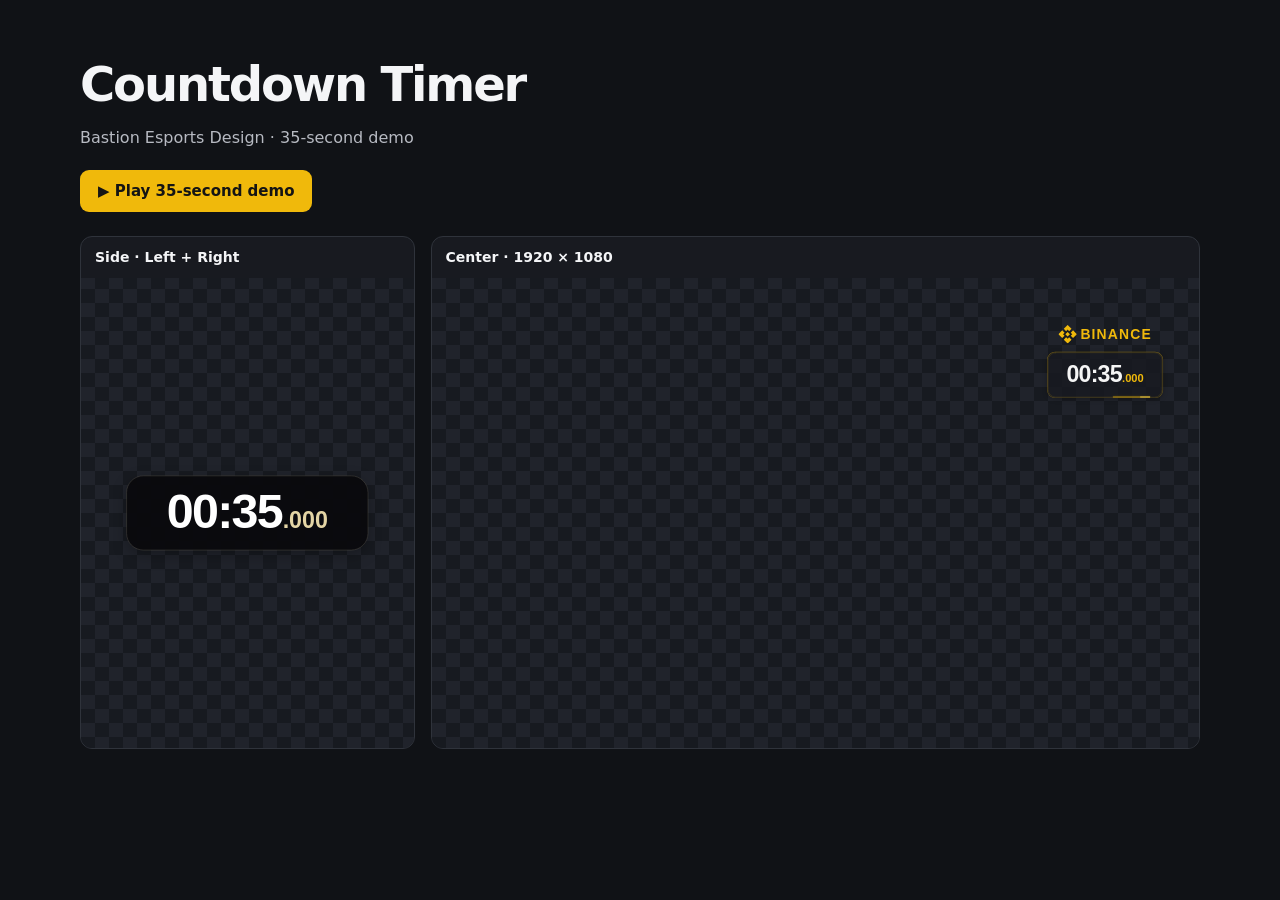
==== docs/index.html @ 02c908ab "Add standalone countdown demo for GitHub Pages" ====
<!doctype html>
<html lang="en"><head><meta charset="utf-8"><meta name="viewport" content="width=device-width, initial-scale=1">
<title>Bastion · Countdown Demo</title>
<style>
*{box-sizing:border-box}body{margin:0;background:#101216;color:#f4f5f7;font:16px/1.5 system-ui,sans-serif}
main{width:min(1120px,calc(100% - 32px));margin:48px auto}
h1{margin:0;font-size:clamp(28px,5vw,48px);letter-spacing:-.045em}
header p{margin:6px 0 20px;color:#b7bac2}button{border:0;border-radius:9px;background:#f0b90b;color:#141414;font:700 15px system-ui;padding:12px 18px;cursor:pointer}button:focus-visible{outline:2px solid #fff;outline-offset:4px}
.displays{display:grid;grid-template-columns:1fr 2.3fr;gap:16px;margin-top:24px}
section{min-width:0;background:#181a20;border:1px solid #2f333b;border-radius:12px;overflow:hidden}
h2{margin:0;padding:10px 14px;font-size:14px}
iframe{border:0;width:100%;height:100%;display:block;background:repeating-conic-gradient(#171a20 0 25%,#20232b 0 50%) 0/28px 28px}
.view{height:clamp(260px,42vw,470px)}@media(max-width:600px){main{margin-top:24px}.displays{grid-template-columns:1fr}.view{height:280px}}
</style></head>
<body><main><header><h1>Countdown Timer</h1><p>Bastion Esports Design · 35-second demo</p>
<button id="play" type="button">▶ Play 35-second demo</button></header>
<div class="displays"><section><h2>Side · Left + Right</h2><div class="view"><iframe id="side" title="Side output"></iframe></div></section>
<section><h2>Center · 1920 × 1080</h2><div class="view"><iframe id="center" title="Center output"></iframe></div></section></div></main>
<script>
const screens = new Set();
let started = null;
const duration = 35000;
const layouts = {left:{x:40,y:510,width:720,visible:true},center:{x:1540,y:70,width:290,visible:true}};
window.demoScreen = id => id === 'center' ? 'center' : 'left';
window.demoRemaining = () => started === null ? duration : Math.max(0,duration-(performance.now()-started));
window.demoState = () => ({status: started===null?'ready':window.demoRemaining()>0?'running':'finished',
  layouts,scene:'transparent',showLogo:true,warningSeconds:30,remainingMs:window.demoRemaining(),revision:0});
window.registerDemoScreen = update => {screens.add(update);queueMicrotask(update)};
const output = "\u003c!doctype html>\u003chtml lang=\"en\">\u003chead>\u003cmeta charset=\"utf-8\">\u003cmeta name=\"viewport\" content=\"width=device-width,initial-scale=1\">\u003ctitle>Binance Timer Output\u003c/title>\u003cstyle>*{box-sizing:border-box}html,body{width:100%;height:100%;margin:0;overflow:hidden;background:transparent}#screen{position:absolute;transform-origin:0 0;overflow:hidden}#scene{position:absolute;inset:0;width:100%;height:100%;object-fit:fill;display:none}#timer{position:absolute;container-type:inline-size;visibility:hidden}.brand{display:flex;align-items:center;justify-content:center;gap:3cqw;color:#f3ba2f;font:bold 12cqw Arial,sans-serif;letter-spacing:1cqw;margin:0 0 7cqw}.brand svg{fill:currentColor;width:16cqw;height:16cqw;flex:none}.clock-box{background:rgba(9,9,12,.93);border:1px solid #686157;border-radius:7cqw;padding:4cqw 3cqw 5cqw;text-align:center;box-shadow:0 2cqw 6cqw #0004}.clock-box span{display:block;color:#fff;font:clamp(20px,25cqw,120px)/1.08 Display,Arial,sans-serif;font-variant-numeric:tabular-nums;letter-spacing:-1cqw;white-space:nowrap}.clock-box.long span{font-size:19cqw}.warning .clock-box span{color:#f3ca69}.finished .clock-box span{color:#f3ba2f}.finished .clock-box{border-color:#b78e30}body.preview{background:repeating-conic-gradient(#171a20 0 25%,#1c2027 0 50%) 0/28px 28px}\n#digits .whole{display:inline;font:inherit;letter-spacing:inherit;color:inherit}.fraction{font-size:.48em;letter-spacing:0;margin-left:.03em;color:#e4d5a5}.milliseconds #digits{font-size:20cqw;letter-spacing:-.7cqw}.clock-box{position:relative;overflow:hidden}.final .clock-box{border-color:#ffbd62;background:linear-gradient(115deg,#2d0b0b,#100d0d 68%,#49220c);box-shadow:0 0 calc(4px + var(--beat)*22px) rgba(255,120,28,.55),inset 0 0 3cqw #ff6b161b;transform:scale(calc(1 + var(--beat)*.018))}.final .clock-box:before{content:'';position:absolute;left:var(--sweep);top:0;bottom:0;width:18%;background:linear-gradient(90deg,transparent,#ffcb591c,transparent);transform:skewX(-20deg);pointer-events:none}.final .clock-box:after{content:'';position:absolute;left:0;right:0;bottom:0;height:1cqw;background:linear-gradient(90deg,#ff5238,#ffd675,#ff5238)}.final .clock-box #digits{color:#fff3db}.final .fraction{color:#ffb259}.final.paused .clock-box{transform:none}.finished .fraction{color:#a98845}@media(prefers-reduced-motion:reduce){.final .clock-box{transform:none;box-shadow:0 0 12px #e78b3355}.final .clock-box:before{display:none}}\r\n\n/* Translucent center bar with a server-clock-driven perimeter highlight. */\nbody[data-screen=\"center\"] .clock-box{background:rgba(33,26,12,.46);border-color:rgba(243,186,47,.4);box-shadow:0 4px 22px #0003;isolation:isolate}\nbody[data-screen=\"center\"] .final .clock-box{background:linear-gradient(115deg,rgba(105,27,13,.48),rgba(33,26,12,.38));box-shadow:0 0 calc(4px + var(--beat)*22px) #ff781c55}\nbody[data-screen=\"center\"] .clock-box:after{display:none}\n.edge-light{position:absolute;inset:0;width:100%;height:100%;pointer-events:none;overflow:visible;z-index:2}\n.edge-light rect{fill:none;stroke-linecap:round;stroke-linejoin:round}\n.edge-base{stroke:#f3ba2f55;stroke-width:1}\n.edge-trail{stroke:#f3ba2f;stroke-width:2;stroke-dasharray:18 82;stroke-dashoffset:var(--edge-offset);filter:drop-shadow(0 0 3px #ffc343)}\n.edge-head{stroke:#fff4c5;stroke-width:2;stroke-dasharray:3 97;stroke-dashoffset:var(--edge-offset);filter:drop-shadow(0 0 2px #fff1a8)}\n@media(prefers-reduced-motion:reduce){.edge-trail,.edge-head{stroke-dashoffset:0}}\n\nbody[data-screen=\"center\"] #scene{object-fit:contain}\n\n/* Final side countdown: freestanding numerals. */\n#timer.solo .brand{display:none!important}\n#timer.solo .clock-box{background:transparent;border:0;border-radius:0;box-shadow:none;padding:0;overflow:visible;transform:none;isolation:isolate}\n#timer.solo .fraction{display:none}\n#timer.solo #digits{position:relative;z-index:2;display:block;font-size:90cqw;line-height:1.05;letter-spacing:-4cqw;text-align:center;transform:scaleY(1.2) scale(var(--number-pop));transform-origin:center;filter:drop-shadow(0 0 5px #b9d9ff) drop-shadow(0 0 18px #234bff) drop-shadow(0 0 42px #122aff)}\n#timer.solo.two-digits #digits{font-size:67cqw;letter-spacing:-5cqw;line-height:1.41}\n#timer.solo #digits .whole{color:transparent;-webkit-text-stroke:1.5px #c1d7ff;background:linear-gradient(125deg,#102184 0%,#4679ff 22%,#afc4ff 36%,#fff 42%,#537bff 48%,#1830a5 65%,#abcfff 78%,#254bdb 100%);background-size:300% 300%;background-position:var(--light-pos) calc(100% - var(--light-pos));background-clip:text;-webkit-background-clip:text;text-shadow:none}\n#timer.solo .clock-box:before{content:'';display:block;position:absolute;z-index:0;inset:-8% -2%;width:auto;height:auto;border-radius:50%;background:conic-gradient(from var(--orbit),transparent 0deg,#1537ff00 205deg,#244bff44 250deg,#83b5ffbb 280deg,transparent 308deg);mask:radial-gradient(ellipse,transparent 56%,#000 61%,#000 63%,transparent 69%);-webkit-mask:radial-gradient(ellipse,transparent 56%,#000 61%,#000 63%,transparent 69%);filter:blur(3px);transform:rotate(-16deg);pointer-events:none}\n#timer.solo .clock-box:after{content:'';display:block;position:absolute;z-index:-1;inset:-18%;width:auto;height:auto;background:radial-gradient(ellipse,#254dff30,transparent 66%);pointer-events:none}\n#timer.solo.finished #digits{filter:drop-shadow(0 0 12px #325bff)}\n@media(prefers-reduced-motion:reduce){#timer.solo #digits{transform:scaleY(1.2)}#timer.solo #digits .whole{background-position:50% 50%}#timer.solo .clock-box:before{display:none}}\n\n/* Polished gold: a fixed metal face and independent looping specular pass. */\n#timer.solo #digits{filter:drop-shadow(2px 4px 0 #73400d) drop-shadow(0 0 3px #ffc96399) drop-shadow(0 0 15px #ed9d253b)}\n#timer.solo #digits .whole{display:inline-block;position:relative;color:transparent;-webkit-text-stroke:1.3px #fff0b2;background:linear-gradient(155deg,#fff6cd 0%,#f7d978 16%,#b7791b 31%,#ffe9a6 45%,#fff8dd 48%,#d79b2a 54%,#81500f 69%,#eebd4c 83%,#fff2b2 100%);background-size:100% 100%;background-position:0 0;background-clip:text;-webkit-background-clip:text;paint-order:stroke fill}\n#timer.solo #digits .whole:after{content:attr(data-value);position:absolute;inset:0;color:transparent;-webkit-text-stroke:0;background:linear-gradient(115deg,transparent 34%,#fff2c222 42%,#fff7d5bb 47%,#fffef7 49%,#fff9dd 51%,#ffe4a055 55%,transparent 63%);background-size:340% 100%;background-position:var(--light-pos) 50%;background-clip:text;-webkit-background-clip:text;filter:drop-shadow(0 0 3px #ffe3a399);pointer-events:none}\n#timer.solo .clock-box:before{inset:4% 7%;background:conic-gradient(from var(--orbit),transparent 0deg,transparent 235deg,#d38c1a18 263deg,#ffe9aa77 284deg,transparent 300deg);mask:radial-gradient(ellipse,transparent 63%,#000 65%,transparent 67%);-webkit-mask:radial-gradient(ellipse,transparent 63%,#000 65%,transparent 67%);filter:blur(1px);opacity:.55}\n#timer.solo .clock-box:after{inset:-5%;background:radial-gradient(ellipse,#efac2314 0%,transparent 63%)}\n#timer.solo.finished #digits{filter:drop-shadow(2px 4px 0 #73400d) drop-shadow(0 0 9px #ed9d253b)}\n@media(prefers-reduced-motion:reduce){#timer.solo #digits .whole:after{background-position:50% 50%}}\n\nbody[data-screen=\"left\"] .brand{display:none!important}\r\n/* Side gold bevel and continuous reflection */\n#timer.solo #digits,\n#timer.solo.finished #digits {\n  filter: drop-shadow(2px 2px 0 #c68b2f)\n    drop-shadow(2px 2px 0 #9a5d17)\n    drop-shadow(3px 3px 0 #70400d)\n    drop-shadow(4px 4px 0 #4a2508)\n    drop-shadow(3px 3px 0 #321803)\n    drop-shadow(0 0 11px #ffb54255);\n}\n#timer.solo #digits .whole {\n  -webkit-text-stroke: 2px #ffe5a2;\n  background-image: linear-gradient(160deg,#fff7d1 4%,#ffdc80 19%,\n    #bf781c 38%,#f4bc51 48%,#fff3bd 54%,#d79a32 59%,#8f5210 79%,#edb952 95%);\n}\n#timer.solo #digits .whole:after {\n  background-image: linear-gradient(118deg,transparent 27%,#fff0b929 38%,\n    #ffefaf77 44%,#fffdf2f2 49%,#fff7d3c9 52%,#ffcf7255 59%,transparent 72%);\n  background-size: 185% 100%;\n}\n#timer.solo .clock-box:before { opacity: .36; }\n\n/* Center the shared Side overlay regardless of the active timer style. */\nbody[data-screen=\"left\"] #timer {\n  left: 50% !important;\n  top: 50% !important;\n  translate: -50% -50%;\n}\n/* Side illuminated bevel */\n#timer.solo #digits {\n  transform: scaleX(.82) scaleY(1.25) scale(var(--number-pop));\n}\n#timer.solo.two-digits #digits {\n  transform: scaleX(.92) scaleY(1.25) scale(var(--number-pop));\n}\n#timer.solo #digits .whole {\n  -webkit-text-stroke: 2.5px #ffe7a0;\n  background-image: linear-gradient(157deg,#fff2b9 6%,#da9c32 27%,\n    #a46316 42%,#e8b348 49%,#fff2ae 55%,#c48422 63%,#8e5011 81%,#ffd878 98%);\n}\n#timer.solo #digits .whole::before {\n  content: attr(data-value);\n  position: absolute;\n  inset: 0;\n  color: transparent;\n  -webkit-text-stroke: 2px #fff2c9;\n  transform: translate(-1.5px,-2px);\n  filter: drop-shadow(0 0 3px #ffcb62);\n  opacity: .78;\n  pointer-events: none;\n}\n@media (prefers-reduced-motion: reduce) {\n  #timer.solo #digits { transform: scaleX(.82) scaleY(1.25); }\n  #timer.solo.two-digits #digits { transform: scaleX(.92) scaleY(1.25); }\n}\n/* Side reference finish */\n\n#timer.solo #digits {\n  font-family: CountdownCondensed, Display, sans-serif;\n  font-size: 97cqw;\n  line-height: 1;\n  letter-spacing: 0;\n  filter: drop-shadow(2px 1px 0 #d8972b) drop-shadow(2px 1px 0 #a56219)\n    drop-shadow(3px 2px 0 #79420d) drop-shadow(4px 2px 0 #432205)\n    drop-shadow(0 0 13px #ffa83255);\n}\n#timer.solo.two-digits #digits {\n  font-size: 77cqw;\n  line-height: 1.26;\n  letter-spacing: -.5cqw;\n}\n#timer.solo #digits .whole {\n  -webkit-text-stroke: 2.5px #ffe8a1;\n  background-image: linear-gradient(152deg,#ffd96c 7%,#b67420 34%,\n    #edb647 49%,#ffe3a0 59%,#ad6418 76%,#ffda7b 100%);\n}\n#timer.solo #digits .whole::before {\n  transform: translate(-1.25px,-1.5px);\n  -webkit-text-stroke: 1.5px #fff6d9;\n  opacity: .86;\n}\n#timer.solo #digits .whole::after {\n  background-image: linear-gradient(111deg,transparent 20%,#ffc25225 29%,\n    #ffdf8080 37%,#fff7d6e8 46%,#fffdf5 50%,#fff0bbdb 55%,\n    #ffd36a66 63%,transparent 75%);\n  background-size: 235% 100%;\n}\n#timer.solo .clock-box::before { opacity: .23; }\n\n/* Front-facing stroke with an even halo. */\n#timer.solo #digits,\n#timer.solo.finished #digits {\n  filter: drop-shadow(0 0 4px #ffcb6270) drop-shadow(0 0 12px #ffa83240);\n}\n#timer.solo #digits .whole::before {\n  transform: none;\n  filter: none;\n}\r\n\n#timer.solo #digits { font-family: \"Gotham Black\", Display, sans-serif; font-size: 90cqw; line-height: 1.05; letter-spacing: -4cqw; }\n#timer.solo.two-digits #digits { font-size: 67cqw; line-height: 1.41; letter-spacing: -5cqw; }\r\n/* Side finale lighting */\n#timer.solo.final #digits {\n  filter: drop-shadow(0 0 3px #fff2c2) drop-shadow(0 0 15px #ffb529a0)\n    drop-shadow(0 0 30px #ff801951);\n}\n#timer.solo.final #digits .whole::after {\n  background-image: linear-gradient(110deg, transparent 13%, #ffbd4938 25%,\n    #ffdd8977 34%, #fff1bfd9 42%, #fffdf6 49%, #fff3beec 54%,\n    #ffbc4e99 64%, #fff2a863 71%, transparent 88%);\n  background-size: 230% 100%;\n}\n#timer.solo.final .clock-box::before {\n  inset: -5% 1%;\n  opacity: .95;\n  background: conic-gradient(from var(--orbit), transparent 0deg,\n    #d7841729 25deg, #ffe6a9bb 57deg, transparent 78deg,\n    transparent 166deg, #ffb32f55 210deg, #fff0b9 239deg, transparent 256deg);\n  mask: radial-gradient(ellipse, transparent 58%, #0009 60%, #000 63%,\n    transparent 65%, #0008 68%, transparent 70%);\n  filter: blur(1.5px);\n}\n#timer.solo.final .clock-box::after {\n  inset: -22% -4%;\n  background:\n    radial-gradient(ellipse at var(--light-pos) 70%, #fff3b16b, #ff9a242c 25%, transparent 62%),\n    radial-gradient(ellipse at center, #ffd47930, #db780d22 46%, transparent 71%),\n    conic-gradient(from var(--orbit), transparent 15deg, #ffbe5340 36deg,\n      transparent 53deg, transparent 194deg, #ffdc6855 218deg, transparent 246deg);\n  mask: radial-gradient(ellipse, #000 21%, transparent 69%);\n}\n@media (prefers-reduced-motion: reduce) {\n  #timer.solo.final .clock-box::before { display: none; }\n  #timer.solo.final .clock-box::after {\n    background: radial-gradient(ellipse at center,#ffd47944,transparent 70%);\n  }\n}\n\n\n#timer.solo #digits {\n  font-family: CountdownGotham, Montserrat, Display, sans-serif;\n  font-weight: 900;\n}\r\n\n/* Timer finish cue */\n.finish-message { display: none; }\n#timer.finish-out { animation: timer-finish-out 3.6s ease-in-out forwards; }\n#timer.finish-out .finish-message {\n  display: block;\n  position: absolute;\n  inset: calc(100% + 5cqw) 0 auto;\n  color: #fff2bf;\n  font: 900 12cqw/1 CountdownGotham, Display, sans-serif;\n  letter-spacing: .08em;\n  text-align: center;\n  white-space: nowrap;\n  text-shadow: 0 0 14px #e69725, 0 2px 5px #311900;\n  animation: timer-finish-blink 700ms ease-in-out 4;\n}\n@keyframes timer-finish-blink {\n  0%, 100% { opacity: 1; }\n  50% { opacity: .25; }\n}\n@keyframes timer-finish-out {\n  0%, 78% { opacity: 1; }\n  100% { opacity: 0; }\n}\n@media (prefers-reduced-motion: reduce) {\n  #timer.finish-out .finish-message { animation: none; }\n}\n\n#timer.finish-out #digits { visibility: hidden; }\n#timer.finish-out .finish-message {\n  display: grid;\n  place-items: center;\n  inset: 0;\n  z-index: 3;\n}\n#timer.solo.finish-out .finish-message { font-size: 15cqw; }\r\n\n#timer.solo.two-digits #digits {\n  font-size: 63cqw;\n  line-height: 1.5;\n  letter-spacing: .6cqw;\n  font-variant-numeric: tabular-nums;\n}\n#timer.solo.two-digits #digits .whole {\n  letter-spacing: inherit;\n}\r\n/* Clock reveal at expiration */\n#timer.finish-out .finish-message { animation: none; }\n.finish-lockup { display: flex; align-items: center; gap: .48em; }\n#timer.solo .finish-lockup { flex-direction: column; gap: .55em; }\n.finish-clock {\n  display: block;\n  position: relative;\n  width: .95em;\n  height: .95em;\n  flex-shrink: 0;\n  border: .075em solid #ffe191;\n  border-radius: 50%;\n  box-shadow: 0 0 .28em #ffa831a0, inset 0 0 .2em #ffbc4a66;\n  animation: finish-clock-in 520ms cubic-bezier(.16,1,.3,1) both;\n}\n#timer.solo .finish-clock { font-size: 1.45em; }\n.finish-clock::before, .finish-clock::after {\n  content: \"\";\n  position: absolute;\n  left: 46%;\n  bottom: 48%;\n  width: .07em;\n  border-radius: .1em;\n  transform-origin: center bottom;\n  background: #fff2c3;\n}\n.finish-clock::before { height: 33%; animation: finish-hand 520ms ease-out both; }\n.finish-clock::after { height: 24%; transform: rotate(125deg); }\n.finish-label {\n  visibility: hidden;\n  animation: finish-label-in 380ms 480ms ease-out forwards,\n    timer-finish-blink 620ms 1s ease-in-out 3;\n}\n@keyframes finish-clock-in {\n  from { opacity: 0; transform: scale(.45) rotate(-35deg); }\n  to { opacity: 1; transform: scale(1) rotate(0); }\n}\n@keyframes finish-hand { from { transform: rotate(-270deg); } to { transform: rotate(0); } }\n@keyframes finish-label-in {\n  from { visibility: visible; opacity: 0; transform: translateY(.24em); }\n  to { visibility: visible; opacity: 1; transform: translateY(0); }\n}\n@media (prefers-reduced-motion: reduce) {\n  .finish-clock, .finish-clock::before, .finish-label { animation: none; }\n  .finish-label { visibility: visible; }\n}\n\n/* Preserve the native Gotham Black proportions on Side. */\n#timer.solo #digits,\n#timer.solo.two-digits #digits {\n  transform: scale(var(--number-pop, 1));\n}\n@media (prefers-reduced-motion: reduce) {\n  #timer.solo #digits,\n  #timer.solo.two-digits #digits { transform: none; }\n}\r\n\n/* Extra paint area for glyph overhangs and the moving gold reflection. */\n#timer.solo #digits .whole {\n  padding-inline: .06em;\n  margin-inline: -.06em;\n  padding-block: .035em;\n  margin-block: -.035em;\n}\n#timer.solo #digits .whole::before,\n#timer.solo #digits .whole::after {\n  padding: inherit;\n}\n#timer.solo #digits .whole::after {\n  background-origin: border-box;\n}\r\n\n/* Fit the expiry cue within the Center bar. */\nbody[data-screen=\"center\"] #timer.finish-out .finish-lockup {\n  max-width: 100%;\n  gap: .45em;\n  font-size: 10cqw;\n}\n#timer.finish-out .clock-box .finish-label {\n  font: inherit;\n  letter-spacing: inherit;\n  color: inherit;\n}\r\n\n/* Center lower third: fixed geometry and Binance yellow perimeter light. */\nbody[data-screen=\"center\"] #timer {\n  transform: none !important;\n  filter: none !important;\n}\nbody[data-screen=\"center\"] #timer .clock-box {\n  height: 40cqw;\n  display: grid;\n  align-items: center;\n  padding-block: 0;\n  transform: none;\n  background: rgba(24, 26, 32, .78);\n  border-color: rgba(240, 185, 11, .45);\n  box-shadow: 0 3px 14px #0004;\n}\nbody[data-screen=\"center\"] #timer .clock-box::before { display: none; }\nbody[data-screen=\"center\"] #timer #digits { color: #f5f5f5; }\nbody[data-screen=\"center\"] #timer .fraction { color: #f0b90b; }\nbody[data-screen=\"center\"] #timer .brand { color: #f0b90b; }\nbody[data-screen=\"center\"] .edge-base { stroke: #f0b90b45; }\nbody[data-screen=\"center\"] .edge-trail {\n  stroke: #f0b90b;\n  stroke-dasharray: 12 88;\n  filter: drop-shadow(0 0 2px #f0b90b66);\n}\nbody[data-screen=\"center\"] .edge-head {\n  stroke: #ffe163;\n  filter: none;\n}\nbody[data-screen=\"center\"] #timer.final .edge-trail {\n  stroke-dasharray: 18 82;\n  filter: drop-shadow(0 0 4px #f0b90b99);\n}\nbody[data-screen=\"center\"] #timer .finish-clock {\n  animation: center-clock-opacity 420ms ease-out both;\n  border-color: #f0b90b;\n  box-shadow: 0 0 .25em #f0b90b66;\n}\nbody[data-screen=\"center\"] #timer .finish-clock::before { animation: none; }\nbody[data-screen=\"center\"] #timer .finish-label {\n  animation-name: center-label-opacity, timer-finish-blink;\n  color: #f0b90b;\n}\n@keyframes center-clock-opacity { from { opacity: 0; } to { opacity: 1; } }\n@keyframes center-label-opacity {\n  from { visibility: visible; opacity: 0; }\n  to { visibility: visible; opacity: 1; }\n}\n@media (prefers-reduced-motion: reduce) {\n  body[data-screen=\"center\"] #timer .finish-clock,\n  body[data-screen=\"center\"] #timer .finish-label { animation: none; }\n}\r\n/* Paused output cue */\n.pause-message { display: none; }\nbody[data-status=\"paused\"] #timer:not(.finish-out) #digits { visibility: hidden; }\nbody[data-status=\"paused\"] #timer:not(.finish-out) .pause-message {\n  position: absolute;\n  inset: 0;\n  z-index: 3;\n  display: grid;\n  place-items: center;\n  color: #f0b90b;\n  font: 900 10cqw/1 CountdownGotham, Display, sans-serif;\n  letter-spacing: .08em;\n}\n.pause-lockup { display: flex; align-items: center; gap: .5em; }\nbody[data-screen=\"left\"] #timer.solo .pause-message { font-size: 15cqw; }\nbody[data-screen=\"left\"] #timer.solo .pause-lockup { flex-direction: column; gap: .5em; }\n.pause-icon {\n  display: grid;\n  grid-template-columns: repeat(2,.27em);\n  gap: .17em;\n  filter: drop-shadow(0 0 .18em #f0b90b66);\n}\n.pause-icon::before, .pause-icon::after {\n  content: \"\";\n  height: .82em;\n  border-radius: .05em;\n  background: currentColor;\n}\n#timer .clock-box .pause-label { font: inherit; letter-spacing: inherit; color: inherit; }\nbody[data-screen=\"left\"][data-status=\"paused\"] #timer.solo .clock-box::before,\nbody[data-screen=\"left\"][data-status=\"paused\"] #timer.solo .clock-box::after { display: none; }\n\n#timer.solo #digits,.clock-box #digits{font-family:Arial Black,Arial,sans-serif;font-weight:900}\u003c/style>\u003c/head>\u003cbody>\u003cmain id=\"screen\">\u003cimg id=\"scene\" alt=\"\">\u003cdiv id=\"timer\">\u003cdiv class=\"brand\">\u003csvg viewBox=\"0 0 48 48\" aria-hidden=\"true\">\u003cpath d=\"m24 0 10 10-6 6-4-4-4 4-6-6ZM10 14l6 6-4 4 4 4-6 6L0 24Zm28 0 10 10-10 10-6-6 4-4-4-4ZM24 18l6 6-6 6-6-6Zm-4 14 4 4 4-4 6 6-10 10-10-10Z\"/>\u003c/svg>\u003cspan>BINANCE\u003c/span>\u003c/div>\u003cdiv class=\"clock-box\">\u003cspan id=\"digits\">00:00\u003c/span>\u003cdiv class=\"pause-message\">\u003cdiv class=\"pause-lockup\">\u003ci class=\"pause-icon\" aria-hidden=\"true\">\u003c/i>\u003cspan class=\"pause-label\">PAUSED\u003c/span>\u003c/div>\u003c/div>\u003cdiv class=\"finish-message\">\u003cdiv class=\"finish-lockup\">\u003ci class=\"finish-clock\" aria-hidden=\"true\">\u003c/i>\u003cspan class=\"finish-label\">TIME’S UP\u003c/span>\u003c/div>\u003c/div>\u003c/div>\u003c/div>\u003c/main>\u003cscript>function formatTime(ms,precise=false){const n=Math.max(0,Math.floor(ms)),s=precise?Math.floor(n/1000):Math.max(0,Math.ceil(ms/1000)),h=Math.floor(s/3600),m=Math.floor(s%3600/60),ss=s%60;return(h?String(h).padStart(2,'0')+':':'')+String(m).padStart(2,'0')+':'+String(ss).padStart(2,'0')+(precise?'.'+String(n%1000).padStart(3,'0'):'')}\n\nclass SharedClock extends EventTarget {\n  constructor() {\n    super();\n    const update = () => {\n      this.state = parent.demoState();\n      this.dispatchEvent(new Event('state'));\n    };\n    parent.registerDemoScreen(update);\n  }\n  now() { return parent.performance.now(); }\n  remaining() { return parent.demoRemaining(); }\n}const side=parent.demoScreen(frameElement.id),dim={left:[800,1400],center:[1920,1080],right:[800,1400]}[side],preview=new URLSearchParams(location.search).has('preview');if(preview)document.body.classList.add('preview');document.title='Timer · '+side.toUpperCase()+' · '+dim.join(' × ');const screen=document.querySelector('#screen'),timer=document.querySelector('#timer'),digits=document.querySelector('#digits'),scene=document.querySelector('#scene');screen.style.width=dim[0]+'px';screen.style.height=dim[1]+'px';function resize(){const s=Math.min(innerWidth/dim[0],innerHeight/dim[1]);screen.style.transform=`scale(${s})`;screen.style.left=(innerWidth-dim[0]*s)/2+'px';screen.style.top=(innerHeight-dim[1]*s)/2+'px'}resize();addEventListener('resize',resize);\ndocument.body.dataset.screen=side;\nlet wasVisible=false,entrance;\nfunction animateIn(){entrance?.cancel();entrance=timer.animate([{opacity:0,transform:'translateY(26px) scale(.94)',filter:'blur(7px)'},{opacity:1,transform:'translateY(-3px) scale(1.015)',filter:'blur(0px)',offset:.74},{opacity:1,transform:'scale(1)',filter:'blur(0px)'}],{duration:matchMedia('(prefers-reduced-motion: reduce)').matches?100:780,easing:'cubic-bezier(.16,1,.3,1)'});}\nconst clock=new SharedClock(side,preview);let sceneID='';clock.addEventListener('state',()=>{const s=clock.state,p=s.layouts[side];timer.style.left=p.x+'px';timer.style.top=p.y+'px';timer.style.width=p.width+'px';timer.style.visibility=p.visible?'visible':'hidden';if(p.visible&&!wasVisible)animateIn();wasVisible=p.visible;document.querySelector('.brand').style.display=s.showLogo?'flex':'none';if(s.scene!==sceneID){sceneID=s.scene;if(s.scene==='transparent'){scene.style.display='none';scene.removeAttribute('src')}else{scene.src='/scene/'+encodeURIComponent(s.scene)+'/'+side;scene.style.display='block'}}});\ndigits.innerHTML='\u003cspan class=\"whole\">\u003c/span>\u003csmall class=\"fraction\">\u003c/small>';const whole=digits.querySelector('.whole'),fraction=digits.querySelector('.fraction'),box=document.querySelector('.clock-box');\nif(side==='center'){const stroke=document.createElementNS('http://www.w3.org/2000/svg','svg');stroke.setAttribute('class','edge-light');stroke.setAttribute('aria-hidden','true');stroke.innerHTML='\u003crect class=\"edge-base\"/>\u003crect class=\"edge-trail\" pathLength=\"100\"/>\u003crect class=\"edge-head\" pathLength=\"100\"/>';box.append(stroke);const fit=()=>{const w=box.clientWidth,h=box.clientHeight,r=parseFloat(getComputedStyle(box).borderRadius);stroke.setAttribute('viewBox','0 0 '+w+' '+h);stroke.querySelectorAll('rect').forEach(el=>{for(const [k,v]of Object.entries({x:1.5,y:1.5,width:w-3,height:h-3,rx:Math.max(0,r-1.5)}))el.setAttribute(k,v)})};new ResizeObserver(fit).observe(box);fit();}\nlet landing;\nfunction landFinalDigit() {\n  if (matchMedia('(prefers-reduced-motion: reduce)').matches) return;\n  landing?.cancel();\n  landing = digits.animate([\n    { transform: 'scale(1.42)', opacity: .45, easing: 'cubic-bezier(.5,.05,.85,.45)' },\n    { transform: 'scale(.96)', opacity: 1, offset: .48, easing: 'ease-out' },\n    { transform: 'scale(1.02)', opacity: 1, offset: .73 },\n    { transform: 'scale(1)', opacity: 1 }\n  ], { duration: 430 });\n}\nlet previous='';function draw(){if(clock.state){const ms=clock.remaining(),precise=ms\u003c=300000,solo=side==='left'&&ms\u003c=30000,str=solo?String(Math.floor(ms/1000)):formatTime(ms,precise),urgent=ms>0&&ms\u003c=30000;timer.classList.toggle('solo',solo);timer.classList.toggle('two-digits',solo&&ms>=10000);const motionTime=clock.state.status==='running'?clock.now():clock.state.remainingMs;timer.style.setProperty('--light-pos',(50-50*Math.cos((motionTime%3200)*Math.PI/1600))+'%');timer.style.setProperty('--orbit',(motionTime%3600)/10+'deg');timer.style.setProperty('--number-pop',String(1+.035*Math.pow((ms%1000)/1000,6)));if(str!==previous){landing?.cancel();if(solo&&ms>=1000&&ms\u003c11000&&clock.state.status==='running')landFinalDigit();const parts=str.split('.');whole.textContent=parts[0];whole.dataset.value=parts[0];fraction.textContent=parts[1]?'.'+parts[1]:'';previous=str;box.classList.toggle('long',parts[0].length>5);box.classList.toggle('milliseconds',precise)}timer.classList.toggle('warning',ms>0&&ms\u003c=clock.state.warningSeconds*1000);timer.classList.toggle('finished',ms===0);timer.classList.toggle('finish-out',ms===0&&(clock.state.status==='running'||clock.state.status==='finished'));timer.classList.toggle('final',urgent);timer.classList.toggle('paused',clock.state.status!=='running');timer.style.setProperty('--edge-offset',String(-(clock.now()%3200)/32));const phase=(clock.now()%1800)/1800,beat=(1-Math.cos(phase*Math.PI*2))/2;timer.style.setProperty('--beat',urgent?beat.toFixed(3):'0');timer.style.setProperty('--sweep',((clock.now()%2400)/24).toFixed(2)+'%');document.body.dataset.phase=ms===0?'finished':urgent?'final30':precise?'precision':'normal';document.body.dataset.status=clock.state.status;document.body.dataset.revision=clock.state.revision}requestAnimationFrame(draw)}draw();window.timerClock=clock;\n\u003c/script>\u003c/body>\u003c/html>\n\r\n";
document.querySelectorAll('iframe').forEach(frame=>{frame.srcdoc=output});
let finish;
document.querySelector('#play').onclick = event => {
  clearTimeout(finish);
  started=performance.now();
  event.currentTarget.textContent='↻ Replay 35-second demo';
  screens.forEach(update=>update());
  finish=setTimeout(()=>screens.forEach(update=>update()),duration+30);
};
</script></body></html>
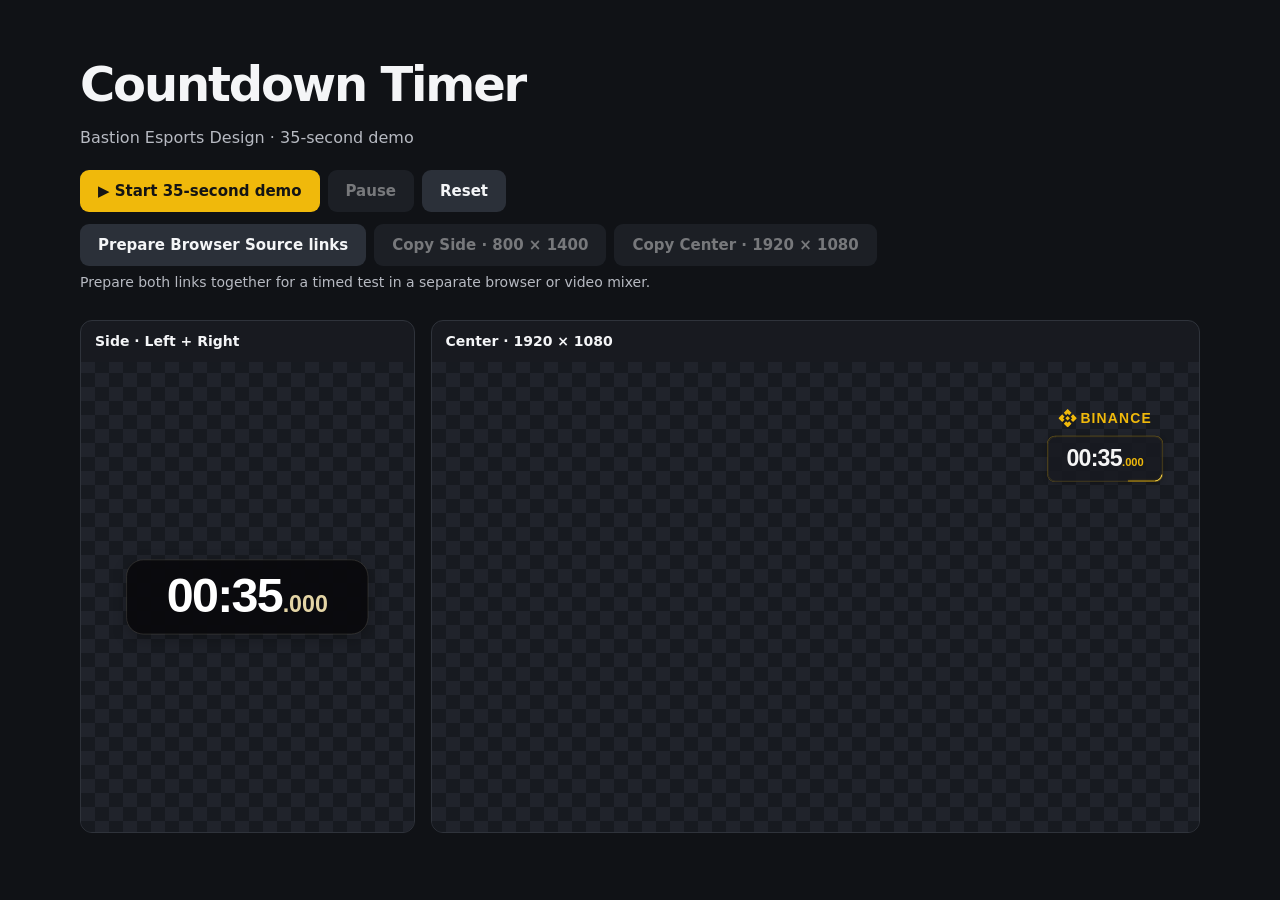
==== commit 0660ae11: "Add browser source outputs to the countdown demo" ====
--- a/docs/index.html
+++ b/docs/index.html
@@ -10,30 +10,76 @@
 section{min-width:0;background:#181a20;border:1px solid #2f333b;border-radius:12px;overflow:hidden}
 h2{margin:0;padding:10px 14px;font-size:14px}
 iframe{border:0;width:100%;height:100%;display:block;background:repeating-conic-gradient(#171a20 0 25%,#20232b 0 50%) 0/28px 28px}
+.controls,.output-links{display:flex;flex-wrap:wrap;gap:8px;margin-top:12px}
+button.secondary{background:#2b3039;color:#f4f5f7}button:disabled{opacity:.45;cursor:default}
+.output-links a{color:#f0b90b}#notice{min-height:24px;color:#b7bac2;font-size:14px}
+html.output,html.output body{height:100%;background:transparent;overflow:hidden}
+html.output iframe{position:fixed;inset:0;background:transparent}
 .view{height:clamp(260px,42vw,470px)}@media(max-width:600px){main{margin-top:24px}.displays{grid-template-columns:1fr}.view{height:280px}}
 </style></head>
 <body><main><header><h1>Countdown Timer</h1><p>Bastion Esports Design · 35-second demo</p>
-<button id="play" type="button">▶ Play 35-second demo</button></header>
+<div class="controls"><button id="play" type="button">▶ Start 35-second demo</button><button class="secondary" id="pause" type="button" disabled>Pause</button><button class="secondary" id="reset" type="button">Reset</button></div>
+<div class="output-links"><button class="secondary" id="make-links" type="button">Prepare Browser Source links</button><button class="secondary" id="copy-side" type="button" disabled>Copy Side · 800 × 1400</button><button class="secondary" id="copy-center" type="button" disabled>Copy Center · 1920 × 1080</button></div>
+<p id="notice" role="status">Prepare both links together for a timed test in a separate browser or video mixer.</p></header>
 <div class="displays"><section><h2>Side · Left + Right</h2><div class="view"><iframe id="side" title="Side output"></iframe></div></section>
 <section><h2>Center · 1920 × 1080</h2><div class="view"><iframe id="center" title="Center output"></iframe></div></section></div></main>
 <script>
 const screens = new Set();
-let started = null;
 const duration = 35000;
+const query=new URLSearchParams(location.search);
+const screenMode=query.get('out');
+const standalone=['side','center'].includes(screenMode);
+const scheduledAt=standalone?Number(query.get('start')):0;
+let deadline=0, held=duration, status='ready';
 const layouts = {left:{x:40,y:510,width:720,visible:true},center:{x:1540,y:70,width:290,visible:true}};
 window.demoScreen = id => id === 'center' ? 'center' : 'left';
-window.demoRemaining = () => started === null ? duration : Math.max(0,duration-(performance.now()-started));
-window.demoState = () => ({status: started===null?'ready':window.demoRemaining()>0?'running':'finished',
+window.demoRemaining = () => scheduledAt>0 ? Math.min(duration,Math.max(0,scheduledAt+duration-Date.now())) : status==='running'?Math.max(0,deadline-performance.now()):held;
+window.demoState = () => ({status: scheduledAt>0 ? Date.now()<scheduledAt?'ready':window.demoRemaining()>0?'running':'finished' : status,
   layouts,scene:'transparent',showLogo:true,warningSeconds:30,remainingMs:window.demoRemaining(),revision:0});
 window.registerDemoScreen = update => {screens.add(update);queueMicrotask(update)};
 const output = "\u003c!doctype html>\u003chtml lang=\"en\">\u003chead>\u003cmeta charset=\"utf-8\">\u003cmeta name=\"viewport\" content=\"width=device-width,initial-scale=1\">\u003ctitle>Binance Timer Output\u003c/title>\u003cstyle>*{box-sizing:border-box}html,body{width:100%;height:100%;margin:0;overflow:hidden;background:transparent}#screen{position:absolute;transform-origin:0 0;overflow:hidden}#scene{position:absolute;inset:0;width:100%;height:100%;object-fit:fill;display:none}#timer{position:absolute;container-type:inline-size;visibility:hidden}.brand{display:flex;align-items:center;justify-content:center;gap:3cqw;color:#f3ba2f;font:bold 12cqw Arial,sans-serif;letter-spacing:1cqw;margin:0 0 7cqw}.brand svg{fill:currentColor;width:16cqw;height:16cqw;flex:none}.clock-box{background:rgba(9,9,12,.93);border:1px solid #686157;border-radius:7cqw;padding:4cqw 3cqw 5cqw;text-align:center;box-shadow:0 2cqw 6cqw #0004}.clock-box span{display:block;color:#fff;font:clamp(20px,25cqw,120px)/1.08 Display,Arial,sans-serif;font-variant-numeric:tabular-nums;letter-spacing:-1cqw;white-space:nowrap}.clock-box.long span{font-size:19cqw}.warning .clock-box span{color:#f3ca69}.finished .clock-box span{color:#f3ba2f}.finished .clock-box{border-color:#b78e30}body.preview{background:repeating-conic-gradient(#171a20 0 25%,#1c2027 0 50%) 0/28px 28px}\n#digits .whole{display:inline;font:inherit;letter-spacing:inherit;color:inherit}.fraction{font-size:.48em;letter-spacing:0;margin-left:.03em;color:#e4d5a5}.milliseconds #digits{font-size:20cqw;letter-spacing:-.7cqw}.clock-box{position:relative;overflow:hidden}.final .clock-box{border-color:#ffbd62;background:linear-gradient(115deg,#2d0b0b,#100d0d 68%,#49220c);box-shadow:0 0 calc(4px + var(--beat)*22px) rgba(255,120,28,.55),inset 0 0 3cqw #ff6b161b;transform:scale(calc(1 + var(--beat)*.018))}.final .clock-box:before{content:'';position:absolute;left:var(--sweep);top:0;bottom:0;width:18%;background:linear-gradient(90deg,transparent,#ffcb591c,transparent);transform:skewX(-20deg);pointer-events:none}.final .clock-box:after{content:'';position:absolute;left:0;right:0;bottom:0;height:1cqw;background:linear-gradient(90deg,#ff5238,#ffd675,#ff5238)}.final .clock-box #digits{color:#fff3db}.final .fraction{color:#ffb259}.final.paused .clock-box{transform:none}.finished .fraction{color:#a98845}@media(prefers-reduced-motion:reduce){.final .clock-box{transform:none;box-shadow:0 0 12px #e78b3355}.final .clock-box:before{display:none}}\r\n\n/* Translucent center bar with a server-clock-driven perimeter highlight. */\nbody[data-screen=\"center\"] .clock-box{background:rgba(33,26,12,.46);border-color:rgba(243,186,47,.4);box-shadow:0 4px 22px #0003;isolation:isolate}\nbody[data-screen=\"center\"] .final .clock-box{background:linear-gradient(115deg,rgba(105,27,13,.48),rgba(33,26,12,.38));box-shadow:0 0 calc(4px + var(--beat)*22px) #ff781c55}\nbody[data-screen=\"center\"] .clock-box:after{display:none}\n.edge-light{position:absolute;inset:0;width:100%;height:100%;pointer-events:none;overflow:visible;z-index:2}\n.edge-light rect{fill:none;stroke-linecap:round;stroke-linejoin:round}\n.edge-base{stroke:#f3ba2f55;stroke-width:1}\n.edge-trail{stroke:#f3ba2f;stroke-width:2;stroke-dasharray:18 82;stroke-dashoffset:var(--edge-offset);filter:drop-shadow(0 0 3px #ffc343)}\n.edge-head{stroke:#fff4c5;stroke-width:2;stroke-dasharray:3 97;stroke-dashoffset:var(--edge-offset);filter:drop-shadow(0 0 2px #fff1a8)}\n@media(prefers-reduced-motion:reduce){.edge-trail,.edge-head{stroke-dashoffset:0}}\n\nbody[data-screen=\"center\"] #scene{object-fit:contain}\n\n/* Final side countdown: freestanding numerals. */\n#timer.solo .brand{display:none!important}\n#timer.solo .clock-box{background:transparent;border:0;border-radius:0;box-shadow:none;padding:0;overflow:visible;transform:none;isolation:isolate}\n#timer.solo .fraction{display:none}\n#timer.solo #digits{position:relative;z-index:2;display:block;font-size:90cqw;line-height:1.05;letter-spacing:-4cqw;text-align:center;transform:scaleY(1.2) scale(var(--number-pop));transform-origin:center;filter:drop-shadow(0 0 5px #b9d9ff) drop-shadow(0 0 18px #234bff) drop-shadow(0 0 42px #122aff)}\n#timer.solo.two-digits #digits{font-size:67cqw;letter-spacing:-5cqw;line-height:1.41}\n#timer.solo #digits .whole{color:transparent;-webkit-text-stroke:1.5px #c1d7ff;background:linear-gradient(125deg,#102184 0%,#4679ff 22%,#afc4ff 36%,#fff 42%,#537bff 48%,#1830a5 65%,#abcfff 78%,#254bdb 100%);background-size:300% 300%;background-position:var(--light-pos) calc(100% - var(--light-pos));background-clip:text;-webkit-background-clip:text;text-shadow:none}\n#timer.solo .clock-box:before{content:'';display:block;position:absolute;z-index:0;inset:-8% -2%;width:auto;height:auto;border-radius:50%;background:conic-gradient(from var(--orbit),transparent 0deg,#1537ff00 205deg,#244bff44 250deg,#83b5ffbb 280deg,transparent 308deg);mask:radial-gradient(ellipse,transparent 56%,#000 61%,#000 63%,transparent 69%);-webkit-mask:radial-gradient(ellipse,transparent 56%,#000 61%,#000 63%,transparent 69%);filter:blur(3px);transform:rotate(-16deg);pointer-events:none}\n#timer.solo .clock-box:after{content:'';display:block;position:absolute;z-index:-1;inset:-18%;width:auto;height:auto;background:radial-gradient(ellipse,#254dff30,transparent 66%);pointer-events:none}\n#timer.solo.finished #digits{filter:drop-shadow(0 0 12px #325bff)}\n@media(prefers-reduced-motion:reduce){#timer.solo #digits{transform:scaleY(1.2)}#timer.solo #digits .whole{background-position:50% 50%}#timer.solo .clock-box:before{display:none}}\n\n/* Polished gold: a fixed metal face and independent looping specular pass. */\n#timer.solo #digits{filter:drop-shadow(2px 4px 0 #73400d) drop-shadow(0 0 3px #ffc96399) drop-shadow(0 0 15px #ed9d253b)}\n#timer.solo #digits .whole{display:inline-block;position:relative;color:transparent;-webkit-text-stroke:1.3px #fff0b2;background:linear-gradient(155deg,#fff6cd 0%,#f7d978 16%,#b7791b 31%,#ffe9a6 45%,#fff8dd 48%,#d79b2a 54%,#81500f 69%,#eebd4c 83%,#fff2b2 100%);background-size:100% 100%;background-position:0 0;background-clip:text;-webkit-background-clip:text;paint-order:stroke fill}\n#timer.solo #digits .whole:after{content:attr(data-value);position:absolute;inset:0;color:transparent;-webkit-text-stroke:0;background:linear-gradient(115deg,transparent 34%,#fff2c222 42%,#fff7d5bb 47%,#fffef7 49%,#fff9dd 51%,#ffe4a055 55%,transparent 63%);background-size:340% 100%;background-position:var(--light-pos) 50%;background-clip:text;-webkit-background-clip:text;filter:drop-shadow(0 0 3px #ffe3a399);pointer-events:none}\n#timer.solo .clock-box:before{inset:4% 7%;background:conic-gradient(from var(--orbit),transparent 0deg,transparent 235deg,#d38c1a18 263deg,#ffe9aa77 284deg,transparent 300deg);mask:radial-gradient(ellipse,transparent 63%,#000 65%,transparent 67%);-webkit-mask:radial-gradient(ellipse,transparent 63%,#000 65%,transparent 67%);filter:blur(1px);opacity:.55}\n#timer.solo .clock-box:after{inset:-5%;background:radial-gradient(ellipse,#efac2314 0%,transparent 63%)}\n#timer.solo.finished #digits{filter:drop-shadow(2px 4px 0 #73400d) drop-shadow(0 0 9px #ed9d253b)}\n@media(prefers-reduced-motion:reduce){#timer.solo #digits .whole:after{background-position:50% 50%}}\n\nbody[data-screen=\"left\"] .brand{display:none!important}\r\n/* Side gold bevel and continuous reflection */\n#timer.solo #digits,\n#timer.solo.finished #digits {\n  filter: drop-shadow(2px 2px 0 #c68b2f)\n    drop-shadow(2px 2px 0 #9a5d17)\n    drop-shadow(3px 3px 0 #70400d)\n    drop-shadow(4px 4px 0 #4a2508)\n    drop-shadow(3px 3px 0 #321803)\n    drop-shadow(0 0 11px #ffb54255);\n}\n#timer.solo #digits .whole {\n  -webkit-text-stroke: 2px #ffe5a2;\n  background-image: linear-gradient(160deg,#fff7d1 4%,#ffdc80 19%,\n    #bf781c 38%,#f4bc51 48%,#fff3bd 54%,#d79a32 59%,#8f5210 79%,#edb952 95%);\n}\n#timer.solo #digits .whole:after {\n  background-image: linear-gradient(118deg,transparent 27%,#fff0b929 38%,\n    #ffefaf77 44%,#fffdf2f2 49%,#fff7d3c9 52%,#ffcf7255 59%,transparent 72%);\n  background-size: 185% 100%;\n}\n#timer.solo .clock-box:before { opacity: .36; }\n\n/* Center the shared Side overlay regardless of the active timer style. */\nbody[data-screen=\"left\"] #timer {\n  left: 50% !important;\n  top: 50% !important;\n  translate: -50% -50%;\n}\n/* Side illuminated bevel */\n#timer.solo #digits {\n  transform: scaleX(.82) scaleY(1.25) scale(var(--number-pop));\n}\n#timer.solo.two-digits #digits {\n  transform: scaleX(.92) scaleY(1.25) scale(var(--number-pop));\n}\n#timer.solo #digits .whole {\n  -webkit-text-stroke: 2.5px #ffe7a0;\n  background-image: linear-gradient(157deg,#fff2b9 6%,#da9c32 27%,\n    #a46316 42%,#e8b348 49%,#fff2ae 55%,#c48422 63%,#8e5011 81%,#ffd878 98%);\n}\n#timer.solo #digits .whole::before {\n  content: attr(data-value);\n  position: absolute;\n  inset: 0;\n  color: transparent;\n  -webkit-text-stroke: 2px #fff2c9;\n  transform: translate(-1.5px,-2px);\n  filter: drop-shadow(0 0 3px #ffcb62);\n  opacity: .78;\n  pointer-events: none;\n}\n@media (prefers-reduced-motion: reduce) {\n  #timer.solo #digits { transform: scaleX(.82) scaleY(1.25); }\n  #timer.solo.two-digits #digits { transform: scaleX(.92) scaleY(1.25); }\n}\n/* Side reference finish */\n\n#timer.solo #digits {\n  font-family: CountdownCondensed, Display, sans-serif;\n  font-size: 97cqw;\n  line-height: 1;\n  letter-spacing: 0;\n  filter: drop-shadow(2px 1px 0 #d8972b) drop-shadow(2px 1px 0 #a56219)\n    drop-shadow(3px 2px 0 #79420d) drop-shadow(4px 2px 0 #432205)\n    drop-shadow(0 0 13px #ffa83255);\n}\n#timer.solo.two-digits #digits {\n  font-size: 77cqw;\n  line-height: 1.26;\n  letter-spacing: -.5cqw;\n}\n#timer.solo #digits .whole {\n  -webkit-text-stroke: 2.5px #ffe8a1;\n  background-image: linear-gradient(152deg,#ffd96c 7%,#b67420 34%,\n    #edb647 49%,#ffe3a0 59%,#ad6418 76%,#ffda7b 100%);\n}\n#timer.solo #digits .whole::before {\n  transform: translate(-1.25px,-1.5px);\n  -webkit-text-stroke: 1.5px #fff6d9;\n  opacity: .86;\n}\n#timer.solo #digits .whole::after {\n  background-image: linear-gradient(111deg,transparent 20%,#ffc25225 29%,\n    #ffdf8080 37%,#fff7d6e8 46%,#fffdf5 50%,#fff0bbdb 55%,\n    #ffd36a66 63%,transparent 75%);\n  background-size: 235% 100%;\n}\n#timer.solo .clock-box::before { opacity: .23; }\n\n/* Front-facing stroke with an even halo. */\n#timer.solo #digits,\n#timer.solo.finished #digits {\n  filter: drop-shadow(0 0 4px #ffcb6270) drop-shadow(0 0 12px #ffa83240);\n}\n#timer.solo #digits .whole::before {\n  transform: none;\n  filter: none;\n}\r\n\n#timer.solo #digits { font-family: \"Gotham Black\", Display, sans-serif; font-size: 90cqw; line-height: 1.05; letter-spacing: -4cqw; }\n#timer.solo.two-digits #digits { font-size: 67cqw; line-height: 1.41; letter-spacing: -5cqw; }\r\n/* Side finale lighting */\n#timer.solo.final #digits {\n  filter: drop-shadow(0 0 3px #fff2c2) drop-shadow(0 0 15px #ffb529a0)\n    drop-shadow(0 0 30px #ff801951);\n}\n#timer.solo.final #digits .whole::after {\n  background-image: linear-gradient(110deg, transparent 13%, #ffbd4938 25%,\n    #ffdd8977 34%, #fff1bfd9 42%, #fffdf6 49%, #fff3beec 54%,\n    #ffbc4e99 64%, #fff2a863 71%, transparent 88%);\n  background-size: 230% 100%;\n}\n#timer.solo.final .clock-box::before {\n  inset: -5% 1%;\n  opacity: .95;\n  background: conic-gradient(from var(--orbit), transparent 0deg,\n    #d7841729 25deg, #ffe6a9bb 57deg, transparent 78deg,\n    transparent 166deg, #ffb32f55 210deg, #fff0b9 239deg, transparent 256deg);\n  mask: radial-gradient(ellipse, transparent 58%, #0009 60%, #000 63%,\n    transparent 65%, #0008 68%, transparent 70%);\n  filter: blur(1.5px);\n}\n#timer.solo.final .clock-box::after {\n  inset: -22% -4%;\n  background:\n    radial-gradient(ellipse at var(--light-pos) 70%, #fff3b16b, #ff9a242c 25%, transparent 62%),\n    radial-gradient(ellipse at center, #ffd47930, #db780d22 46%, transparent 71%),\n    conic-gradient(from var(--orbit), transparent 15deg, #ffbe5340 36deg,\n      transparent 53deg, transparent 194deg, #ffdc6855 218deg, transparent 246deg);\n  mask: radial-gradient(ellipse, #000 21%, transparent 69%);\n}\n@media (prefers-reduced-motion: reduce) {\n  #timer.solo.final .clock-box::before { display: none; }\n  #timer.solo.final .clock-box::after {\n    background: radial-gradient(ellipse at center,#ffd47944,transparent 70%);\n  }\n}\n\n\n#timer.solo #digits {\n  font-family: CountdownGotham, Montserrat, Display, sans-serif;\n  font-weight: 900;\n}\r\n\n/* Timer finish cue */\n.finish-message { display: none; }\n#timer.finish-out { animation: timer-finish-out 3.6s ease-in-out forwards; }\n#timer.finish-out .finish-message {\n  display: block;\n  position: absolute;\n  inset: calc(100% + 5cqw) 0 auto;\n  color: #fff2bf;\n  font: 900 12cqw/1 CountdownGotham, Display, sans-serif;\n  letter-spacing: .08em;\n  text-align: center;\n  white-space: nowrap;\n  text-shadow: 0 0 14px #e69725, 0 2px 5px #311900;\n  animation: timer-finish-blink 700ms ease-in-out 4;\n}\n@keyframes timer-finish-blink {\n  0%, 100% { opacity: 1; }\n  50% { opacity: .25; }\n}\n@keyframes timer-finish-out {\n  0%, 78% { opacity: 1; }\n  100% { opacity: 0; }\n}\n@media (prefers-reduced-motion: reduce) {\n  #timer.finish-out .finish-message { animation: none; }\n}\n\n#timer.finish-out #digits { visibility: hidden; }\n#timer.finish-out .finish-message {\n  display: grid;\n  place-items: center;\n  inset: 0;\n  z-index: 3;\n}\n#timer.solo.finish-out .finish-message { font-size: 15cqw; }\r\n\n#timer.solo.two-digits #digits {\n  font-size: 63cqw;\n  line-height: 1.5;\n  letter-spacing: .6cqw;\n  font-variant-numeric: tabular-nums;\n}\n#timer.solo.two-digits #digits .whole {\n  letter-spacing: inherit;\n}\r\n/* Clock reveal at expiration */\n#timer.finish-out .finish-message { animation: none; }\n.finish-lockup { display: flex; align-items: center; gap: .48em; }\n#timer.solo .finish-lockup { flex-direction: column; gap: .55em; }\n.finish-clock {\n  display: block;\n  position: relative;\n  width: .95em;\n  height: .95em;\n  flex-shrink: 0;\n  border: .075em solid #ffe191;\n  border-radius: 50%;\n  box-shadow: 0 0 .28em #ffa831a0, inset 0 0 .2em #ffbc4a66;\n  animation: finish-clock-in 520ms cubic-bezier(.16,1,.3,1) both;\n}\n#timer.solo .finish-clock { font-size: 1.45em; }\n.finish-clock::before, .finish-clock::after {\n  content: \"\";\n  position: absolute;\n  left: 46%;\n  bottom: 48%;\n  width: .07em;\n  border-radius: .1em;\n  transform-origin: center bottom;\n  background: #fff2c3;\n}\n.finish-clock::before { height: 33%; animation: finish-hand 520ms ease-out both; }\n.finish-clock::after { height: 24%; transform: rotate(125deg); }\n.finish-label {\n  visibility: hidden;\n  animation: finish-label-in 380ms 480ms ease-out forwards,\n    timer-finish-blink 620ms 1s ease-in-out 3;\n}\n@keyframes finish-clock-in {\n  from { opacity: 0; transform: scale(.45) rotate(-35deg); }\n  to { opacity: 1; transform: scale(1) rotate(0); }\n}\n@keyframes finish-hand { from { transform: rotate(-270deg); } to { transform: rotate(0); } }\n@keyframes finish-label-in {\n  from { visibility: visible; opacity: 0; transform: translateY(.24em); }\n  to { visibility: visible; opacity: 1; transform: translateY(0); }\n}\n@media (prefers-reduced-motion: reduce) {\n  .finish-clock, .finish-clock::before, .finish-label { animation: none; }\n  .finish-label { visibility: visible; }\n}\n\n/* Preserve the native Gotham Black proportions on Side. */\n#timer.solo #digits,\n#timer.solo.two-digits #digits {\n  transform: scale(var(--number-pop, 1));\n}\n@media (prefers-reduced-motion: reduce) {\n  #timer.solo #digits,\n  #timer.solo.two-digits #digits { transform: none; }\n}\r\n\n/* Extra paint area for glyph overhangs and the moving gold reflection. */\n#timer.solo #digits .whole {\n  padding-inline: .06em;\n  margin-inline: -.06em;\n  padding-block: .035em;\n  margin-block: -.035em;\n}\n#timer.solo #digits .whole::before,\n#timer.solo #digits .whole::after {\n  padding: inherit;\n}\n#timer.solo #digits .whole::after {\n  background-origin: border-box;\n}\r\n\n/* Fit the expiry cue within the Center bar. */\nbody[data-screen=\"center\"] #timer.finish-out .finish-lockup {\n  max-width: 100%;\n  gap: .45em;\n  font-size: 10cqw;\n}\n#timer.finish-out .clock-box .finish-label {\n  font: inherit;\n  letter-spacing: inherit;\n  color: inherit;\n}\r\n\n/* Center lower third: fixed geometry and Binance yellow perimeter light. */\nbody[data-screen=\"center\"] #timer {\n  transform: none !important;\n  filter: none !important;\n}\nbody[data-screen=\"center\"] #timer .clock-box {\n  height: 40cqw;\n  display: grid;\n  align-items: center;\n  padding-block: 0;\n  transform: none;\n  background: rgba(24, 26, 32, .78);\n  border-color: rgba(240, 185, 11, .45);\n  box-shadow: 0 3px 14px #0004;\n}\nbody[data-screen=\"center\"] #timer .clock-box::before { display: none; }\nbody[data-screen=\"center\"] #timer #digits { color: #f5f5f5; }\nbody[data-screen=\"center\"] #timer .fraction { color: #f0b90b; }\nbody[data-screen=\"center\"] #timer .brand { color: #f0b90b; }\nbody[data-screen=\"center\"] .edge-base { stroke: #f0b90b45; }\nbody[data-screen=\"center\"] .edge-trail {\n  stroke: #f0b90b;\n  stroke-dasharray: 12 88;\n  filter: drop-shadow(0 0 2px #f0b90b66);\n}\nbody[data-screen=\"center\"] .edge-head {\n  stroke: #ffe163;\n  filter: none;\n}\nbody[data-screen=\"center\"] #timer.final .edge-trail {\n  stroke-dasharray: 18 82;\n  filter: drop-shadow(0 0 4px #f0b90b99);\n}\nbody[data-screen=\"center\"] #timer .finish-clock {\n  animation: center-clock-opacity 420ms ease-out both;\n  border-color: #f0b90b;\n  box-shadow: 0 0 .25em #f0b90b66;\n}\nbody[data-screen=\"center\"] #timer .finish-clock::before { animation: none; }\nbody[data-screen=\"center\"] #timer .finish-label {\n  animation-name: center-label-opacity, timer-finish-blink;\n  color: #f0b90b;\n}\n@keyframes center-clock-opacity { from { opacity: 0; } to { opacity: 1; } }\n@keyframes center-label-opacity {\n  from { visibility: visible; opacity: 0; }\n  to { visibility: visible; opacity: 1; }\n}\n@media (prefers-reduced-motion: reduce) {\n  body[data-screen=\"center\"] #timer .finish-clock,\n  body[data-screen=\"center\"] #timer .finish-label { animation: none; }\n}\r\n/* Paused output cue */\n.pause-message { display: none; }\nbody[data-status=\"paused\"] #timer:not(.finish-out) #digits { visibility: hidden; }\nbody[data-status=\"paused\"] #timer:not(.finish-out) .pause-message {\n  position: absolute;\n  inset: 0;\n  z-index: 3;\n  display: grid;\n  place-items: center;\n  color: #f0b90b;\n  font: 900 10cqw/1 CountdownGotham, Display, sans-serif;\n  letter-spacing: .08em;\n}\n.pause-lockup { display: flex; align-items: center; gap: .5em; }\nbody[data-screen=\"left\"] #timer.solo .pause-message { font-size: 15cqw; }\nbody[data-screen=\"left\"] #timer.solo .pause-lockup { flex-direction: column; gap: .5em; }\n.pause-icon {\n  display: grid;\n  grid-template-columns: repeat(2,.27em);\n  gap: .17em;\n  filter: drop-shadow(0 0 .18em #f0b90b66);\n}\n.pause-icon::before, .pause-icon::after {\n  content: \"\";\n  height: .82em;\n  border-radius: .05em;\n  background: currentColor;\n}\n#timer .clock-box .pause-label { font: inherit; letter-spacing: inherit; color: inherit; }\nbody[data-screen=\"left\"][data-status=\"paused\"] #timer.solo .clock-box::before,\nbody[data-screen=\"left\"][data-status=\"paused\"] #timer.solo .clock-box::after { display: none; }\n\n#timer.solo #digits,.clock-box #digits{font-family:Arial Black,Arial,sans-serif;font-weight:900}\u003c/style>\u003c/head>\u003cbody>\u003cmain id=\"screen\">\u003cimg id=\"scene\" alt=\"\">\u003cdiv id=\"timer\">\u003cdiv class=\"brand\">\u003csvg viewBox=\"0 0 48 48\" aria-hidden=\"true\">\u003cpath d=\"m24 0 10 10-6 6-4-4-4 4-6-6ZM10 14l6 6-4 4 4 4-6 6L0 24Zm28 0 10 10-10 10-6-6 4-4-4-4ZM24 18l6 6-6 6-6-6Zm-4 14 4 4 4-4 6 6-10 10-10-10Z\"/>\u003c/svg>\u003cspan>BINANCE\u003c/span>\u003c/div>\u003cdiv class=\"clock-box\">\u003cspan id=\"digits\">00:00\u003c/span>\u003cdiv class=\"pause-message\">\u003cdiv class=\"pause-lockup\">\u003ci class=\"pause-icon\" aria-hidden=\"true\">\u003c/i>\u003cspan class=\"pause-label\">PAUSED\u003c/span>\u003c/div>\u003c/div>\u003cdiv class=\"finish-message\">\u003cdiv class=\"finish-lockup\">\u003ci class=\"finish-clock\" aria-hidden=\"true\">\u003c/i>\u003cspan class=\"finish-label\">TIME’S UP\u003c/span>\u003c/div>\u003c/div>\u003c/div>\u003c/div>\u003c/main>\u003cscript>function formatTime(ms,precise=false){const n=Math.max(0,Math.floor(ms)),s=precise?Math.floor(n/1000):Math.max(0,Math.ceil(ms/1000)),h=Math.floor(s/3600),m=Math.floor(s%3600/60),ss=s%60;return(h?String(h).padStart(2,'0')+':':'')+String(m).padStart(2,'0')+':'+String(ss).padStart(2,'0')+(precise?'.'+String(n%1000).padStart(3,'0'):'')}\n\nclass SharedClock extends EventTarget {\n  constructor() {\n    super();\n    const update = () => {\n      this.state = parent.demoState();\n      this.dispatchEvent(new Event('state'));\n    };\n    parent.registerDemoScreen(update);\n  }\n  now() { return parent.performance.now(); }\n  remaining() { return parent.demoRemaining(); }\n}const side=parent.demoScreen(frameElement.id),dim={left:[800,1400],center:[1920,1080],right:[800,1400]}[side],preview=new URLSearchParams(location.search).has('preview');if(preview)document.body.classList.add('preview');document.title='Timer · '+side.toUpperCase()+' · '+dim.join(' × ');const screen=document.querySelector('#screen'),timer=document.querySelector('#timer'),digits=document.querySelector('#digits'),scene=document.querySelector('#scene');screen.style.width=dim[0]+'px';screen.style.height=dim[1]+'px';function resize(){const s=Math.min(innerWidth/dim[0],innerHeight/dim[1]);screen.style.transform=`scale(${s})`;screen.style.left=(innerWidth-dim[0]*s)/2+'px';screen.style.top=(innerHeight-dim[1]*s)/2+'px'}resize();addEventListener('resize',resize);\ndocument.body.dataset.screen=side;\nlet wasVisible=false,entrance;\nfunction animateIn(){entrance?.cancel();entrance=timer.animate([{opacity:0,transform:'translateY(26px) scale(.94)',filter:'blur(7px)'},{opacity:1,transform:'translateY(-3px) scale(1.015)',filter:'blur(0px)',offset:.74},{opacity:1,transform:'scale(1)',filter:'blur(0px)'}],{duration:matchMedia('(prefers-reduced-motion: reduce)').matches?100:780,easing:'cubic-bezier(.16,1,.3,1)'});}\nconst clock=new SharedClock(side,preview);let sceneID='';clock.addEventListener('state',()=>{const s=clock.state,p=s.layouts[side];timer.style.left=p.x+'px';timer.style.top=p.y+'px';timer.style.width=p.width+'px';timer.style.visibility=p.visible?'visible':'hidden';if(p.visible&&!wasVisible)animateIn();wasVisible=p.visible;document.querySelector('.brand').style.display=s.showLogo?'flex':'none';if(s.scene!==sceneID){sceneID=s.scene;if(s.scene==='transparent'){scene.style.display='none';scene.removeAttribute('src')}else{scene.src='/scene/'+encodeURIComponent(s.scene)+'/'+side;scene.style.display='block'}}});\ndigits.innerHTML='\u003cspan class=\"whole\">\u003c/span>\u003csmall class=\"fraction\">\u003c/small>';const whole=digits.querySelector('.whole'),fraction=digits.querySelector('.fraction'),box=document.querySelector('.clock-box');\nif(side==='center'){const stroke=document.createElementNS('http://www.w3.org/2000/svg','svg');stroke.setAttribute('class','edge-light');stroke.setAttribute('aria-hidden','true');stroke.innerHTML='\u003crect class=\"edge-base\"/>\u003crect class=\"edge-trail\" pathLength=\"100\"/>\u003crect class=\"edge-head\" pathLength=\"100\"/>';box.append(stroke);const fit=()=>{const w=box.clientWidth,h=box.clientHeight,r=parseFloat(getComputedStyle(box).borderRadius);stroke.setAttribute('viewBox','0 0 '+w+' '+h);stroke.querySelectorAll('rect').forEach(el=>{for(const [k,v]of Object.entries({x:1.5,y:1.5,width:w-3,height:h-3,rx:Math.max(0,r-1.5)}))el.setAttribute(k,v)})};new ResizeObserver(fit).observe(box);fit();}\nlet landing;\nfunction landFinalDigit() {\n  if (matchMedia('(prefers-reduced-motion: reduce)').matches) return;\n  landing?.cancel();\n  landing = digits.animate([\n    { transform: 'scale(1.42)', opacity: .45, easing: 'cubic-bezier(.5,.05,.85,.45)' },\n    { transform: 'scale(.96)', opacity: 1, offset: .48, easing: 'ease-out' },\n    { transform: 'scale(1.02)', opacity: 1, offset: .73 },\n    { transform: 'scale(1)', opacity: 1 }\n  ], { duration: 430 });\n}\nlet previous='';function draw(){if(clock.state){const ms=clock.remaining(),precise=ms\u003c=300000,solo=side==='left'&&ms\u003c=30000,str=solo?String(Math.floor(ms/1000)):formatTime(ms,precise),urgent=ms>0&&ms\u003c=30000;timer.classList.toggle('solo',solo);timer.classList.toggle('two-digits',solo&&ms>=10000);const motionTime=clock.state.status==='running'?clock.now():clock.state.remainingMs;timer.style.setProperty('--light-pos',(50-50*Math.cos((motionTime%3200)*Math.PI/1600))+'%');timer.style.setProperty('--orbit',(motionTime%3600)/10+'deg');timer.style.setProperty('--number-pop',String(1+.035*Math.pow((ms%1000)/1000,6)));if(str!==previous){landing?.cancel();if(solo&&ms>=1000&&ms\u003c11000&&clock.state.status==='running')landFinalDigit();const parts=str.split('.');whole.textContent=parts[0];whole.dataset.value=parts[0];fraction.textContent=parts[1]?'.'+parts[1]:'';previous=str;box.classList.toggle('long',parts[0].length>5);box.classList.toggle('milliseconds',precise)}timer.classList.toggle('warning',ms>0&&ms\u003c=clock.state.warningSeconds*1000);timer.classList.toggle('finished',ms===0);timer.classList.toggle('finish-out',ms===0&&(clock.state.status==='running'||clock.state.status==='finished'));timer.classList.toggle('final',urgent);timer.classList.toggle('paused',clock.state.status!=='running');timer.style.setProperty('--edge-offset',String(-(clock.now()%3200)/32));const phase=(clock.now()%1800)/1800,beat=(1-Math.cos(phase*Math.PI*2))/2;timer.style.setProperty('--beat',urgent?beat.toFixed(3):'0');timer.style.setProperty('--sweep',((clock.now()%2400)/24).toFixed(2)+'%');document.body.dataset.phase=ms===0?'finished':urgent?'final30':precise?'precision':'normal';document.body.dataset.status=clock.state.status;document.body.dataset.revision=clock.state.revision}requestAnimationFrame(draw)}draw();window.timerClock=clock;\n\u003c/script>\u003c/body>\u003c/html>\n\r\n";
-document.querySelectorAll('iframe').forEach(frame=>{frame.srcdoc=output});
-let finish;
-document.querySelector('#play').onclick = event => {
-  clearTimeout(finish);
-  started=performance.now();
-  event.currentTarget.textContent='↻ Replay 35-second demo';
+if(standalone){
+  document.documentElement.classList.add('output');
+  const frame=document.querySelector('#'+screenMode);
+  document.body.replaceChildren(frame);
+  frame.srcdoc=output;
+}else{
+  document.querySelectorAll('iframe').forEach(frame=>{frame.srcdoc=output});
+  const play=document.querySelector('#play'),pause=document.querySelector('#pause'),notice=document.querySelector('#notice');
+  play.onclick=()=>{if(status!=='paused')held=duration;deadline=performance.now()+held;status='running';refresh()};
+  pause.onclick=()=>{if(status==='running'){held=window.demoRemaining();status='paused';refresh()}};
+  document.querySelector('#reset').onclick=()=>{held=duration;status='ready';refresh()};
+  const urls={};
+  const names={side:'Side',center:'Center'};
+  document.querySelector('#make-links').onclick=()=>{
+    const start=Date.now()+60000;
+    for(const screen of Object.keys(names)){
+      const url=new URL(location.href);
+      url.search='';url.hash='';
+      url.searchParams.set('out',screen);url.searchParams.set('start',String(start));
+      urls[screen]=url.href;
+      document.querySelector('#copy-'+screen).disabled=false;
+    }
+    notice.textContent='Both links start the same 35-second run at '+new Date(start).toLocaleTimeString()+'. Copy them into your Browser Sources before then.';
+  };
+  for(const screen of Object.keys(names)){
+    document.querySelector('#copy-'+screen).onclick=async()=>{
+      try{await navigator.clipboard.writeText(urls[screen]);notice.textContent=names[screen]+' link copied.'}
+      catch{notice.textContent=urls[screen]}
+    };
+  }
+}
+function refresh(){
   screens.forEach(update=>update());
-  finish=setTimeout(()=>screens.forEach(update=>update()),duration+30);
-};
+  if(standalone)return;
+  const play=document.querySelector('#play');
+  play.textContent=status==='paused'?'▶ Resume':status==='ready'?'▶ Start 35-second demo':'↻ Replay 35-second demo';
+  document.querySelector('#pause').disabled=status!=='running';
+}
+let lastStatus=window.demoState().status;
+setInterval(()=>{
+  if(!standalone&&status==='running'&&window.demoRemaining()===0){held=0;status='finished'}
+  const next=window.demoState().status;
+  if(next!==lastStatus){lastStatus=next;refresh()}
+},50);
 </script></body></html>
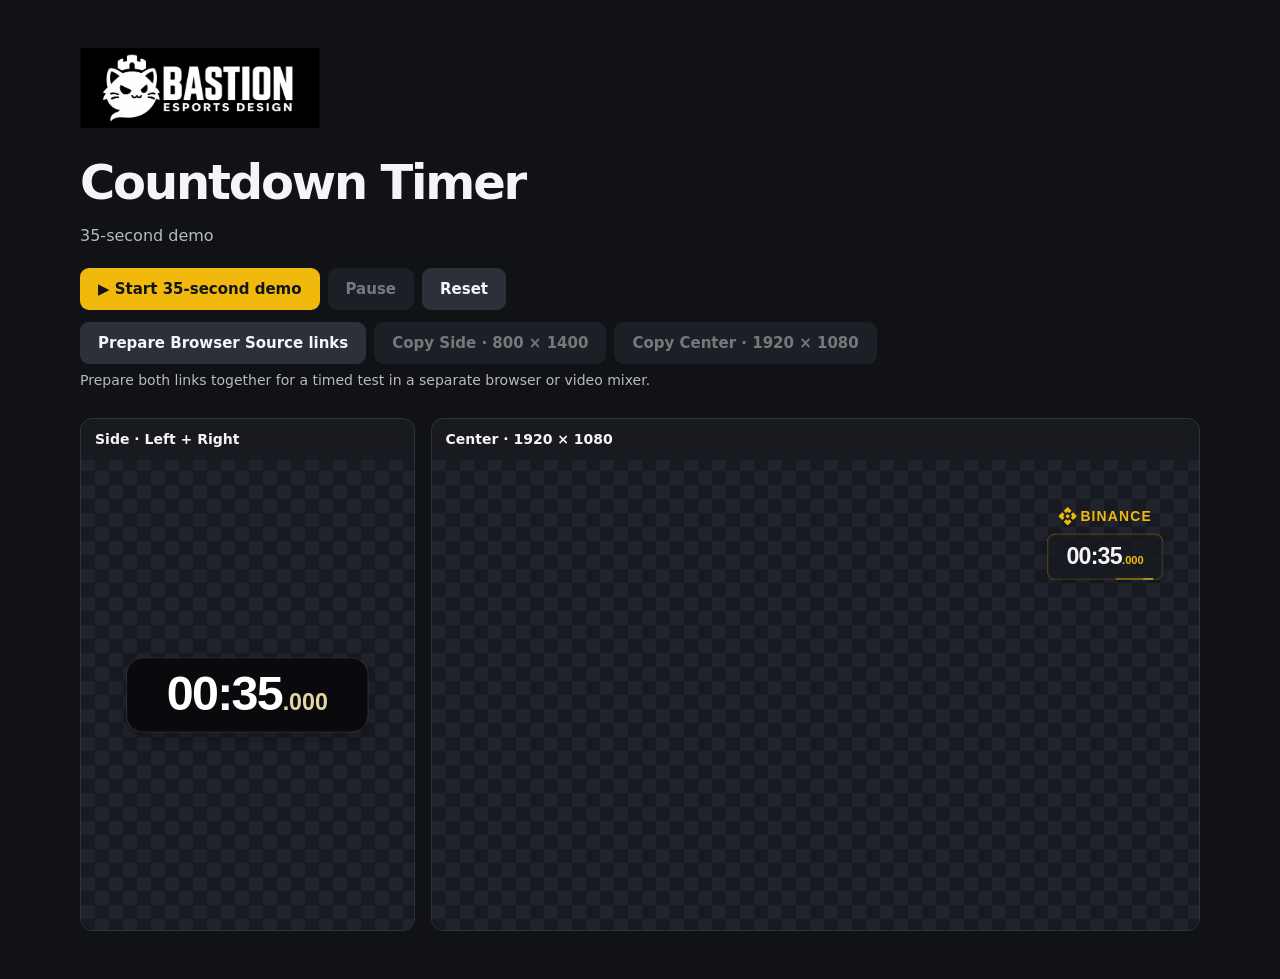
==== commit a0f3ccd2: "Show Bastion logo on the public countdown demo" ====
--- a/docs/index.html
+++ b/docs/index.html
@@ -5,6 +5,7 @@
 *{box-sizing:border-box}body{margin:0;background:#101216;color:#f4f5f7;font:16px/1.5 system-ui,sans-serif}
 main{width:min(1120px,calc(100% - 32px));margin:48px auto}
 h1{margin:0;font-size:clamp(28px,5vw,48px);letter-spacing:-.045em}
+.bastion-logo{display:block;width:clamp(150px,25vw,240px);height:auto;margin-bottom:18px}
 header p{margin:6px 0 20px;color:#b7bac2}button{border:0;border-radius:9px;background:#f0b90b;color:#141414;font:700 15px system-ui;padding:12px 18px;cursor:pointer}button:focus-visible{outline:2px solid #fff;outline-offset:4px}
 .displays{display:grid;grid-template-columns:1fr 2.3fr;gap:16px;margin-top:24px}
 section{min-width:0;background:#181a20;border:1px solid #2f333b;border-radius:12px;overflow:hidden}
@@ -17,7 +18,7 @@
 html.output iframe{position:fixed;inset:0;background:transparent}
 .view{height:clamp(260px,42vw,470px)}@media(max-width:600px){main{margin-top:24px}.displays{grid-template-columns:1fr}.view{height:280px}}
 </style></head>
-<body><main><header><h1>Countdown Timer</h1><p>Bastion Esports Design · 35-second demo</p>
+<body><main><header><img class="bastion-logo" src="./bastion-logo.svg" alt="Bastion Esports Design" width="650" height="216"><h1>Countdown Timer</h1><p>35-second demo</p>
 <div class="controls"><button id="play" type="button">▶ Start 35-second demo</button><button class="secondary" id="pause" type="button" disabled>Pause</button><button class="secondary" id="reset" type="button">Reset</button></div>
 <div class="output-links"><button class="secondary" id="make-links" type="button">Prepare Browser Source links</button><button class="secondary" id="copy-side" type="button" disabled>Copy Side · 800 × 1400</button><button class="secondary" id="copy-center" type="button" disabled>Copy Center · 1920 × 1080</button></div>
 <p id="notice" role="status">Prepare both links together for a timed test in a separate browser or video mixer.</p></header>
@@ -82,4 +83,4 @@
   const next=window.demoState().status;
   if(next!==lastStatus){lastStatus=next;refresh()}
 },50);
-</script></body></html>+</script></body></html>
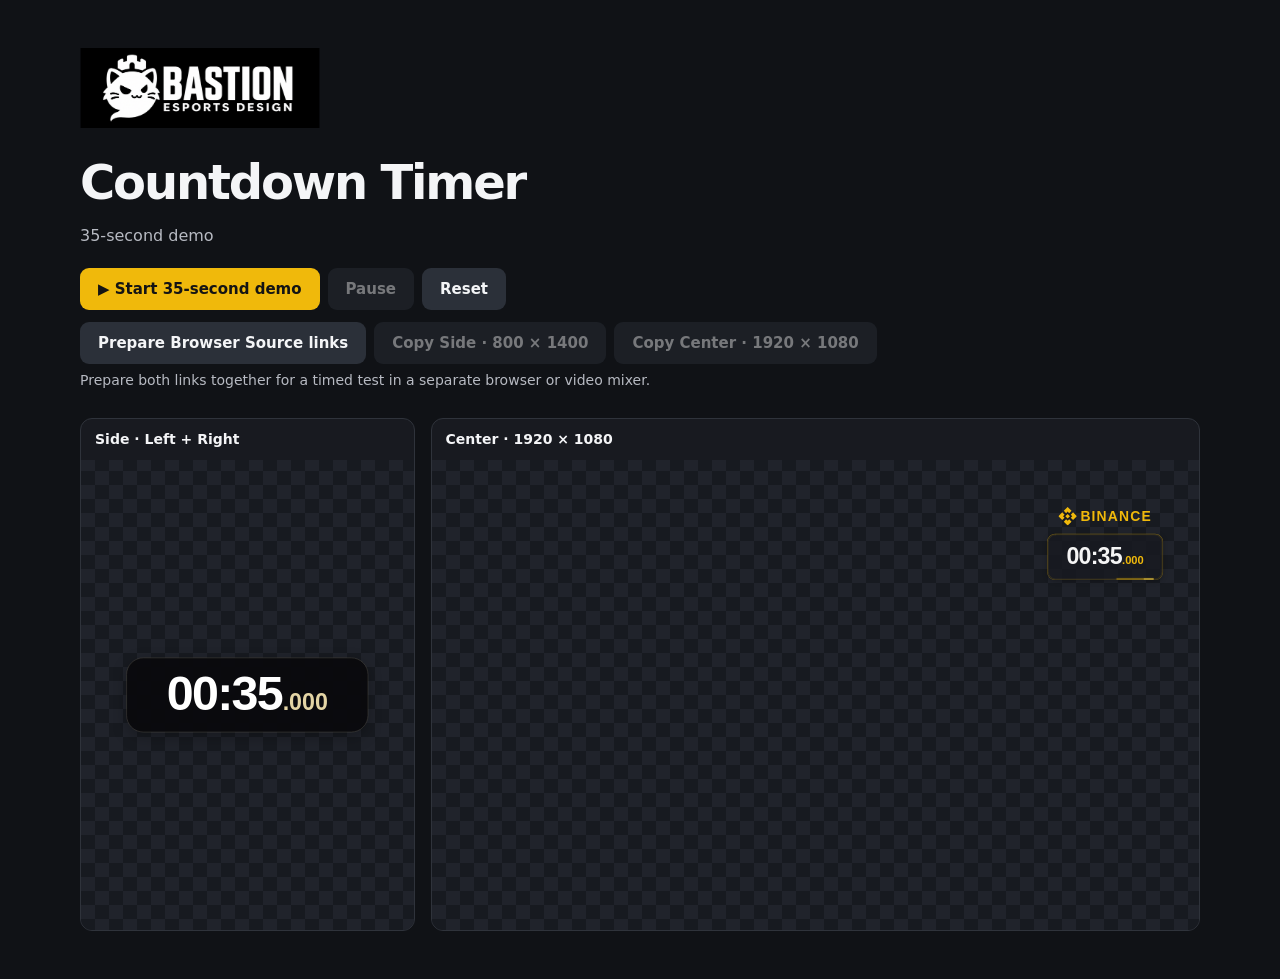
==== commit 900241e9: "Keep final Side digits at a fixed scale" ====
--- a/docs/index.html
+++ b/docs/index.html
@@ -38,7 +38,7 @@
 window.demoState = () => ({status: scheduledAt>0 ? Date.now()<scheduledAt?'ready':window.demoRemaining()>0?'running':'finished' : status,
   layouts,scene:'transparent',showLogo:true,warningSeconds:30,remainingMs:window.demoRemaining(),revision:0});
 window.registerDemoScreen = update => {screens.add(update);queueMicrotask(update)};
-const output = "\u003c!doctype html>\u003chtml lang=\"en\">\u003chead>\u003cmeta charset=\"utf-8\">\u003cmeta name=\"viewport\" content=\"width=device-width,initial-scale=1\">\u003ctitle>Binance Timer Output\u003c/title>\u003cstyle>*{box-sizing:border-box}html,body{width:100%;height:100%;margin:0;overflow:hidden;background:transparent}#screen{position:absolute;transform-origin:0 0;overflow:hidden}#scene{position:absolute;inset:0;width:100%;height:100%;object-fit:fill;display:none}#timer{position:absolute;container-type:inline-size;visibility:hidden}.brand{display:flex;align-items:center;justify-content:center;gap:3cqw;color:#f3ba2f;font:bold 12cqw Arial,sans-serif;letter-spacing:1cqw;margin:0 0 7cqw}.brand svg{fill:currentColor;width:16cqw;height:16cqw;flex:none}.clock-box{background:rgba(9,9,12,.93);border:1px solid #686157;border-radius:7cqw;padding:4cqw 3cqw 5cqw;text-align:center;box-shadow:0 2cqw 6cqw #0004}.clock-box span{display:block;color:#fff;font:clamp(20px,25cqw,120px)/1.08 Display,Arial,sans-serif;font-variant-numeric:tabular-nums;letter-spacing:-1cqw;white-space:nowrap}.clock-box.long span{font-size:19cqw}.warning .clock-box span{color:#f3ca69}.finished .clock-box span{color:#f3ba2f}.finished .clock-box{border-color:#b78e30}body.preview{background:repeating-conic-gradient(#171a20 0 25%,#1c2027 0 50%) 0/28px 28px}\n#digits .whole{display:inline;font:inherit;letter-spacing:inherit;color:inherit}.fraction{font-size:.48em;letter-spacing:0;margin-left:.03em;color:#e4d5a5}.milliseconds #digits{font-size:20cqw;letter-spacing:-.7cqw}.clock-box{position:relative;overflow:hidden}.final .clock-box{border-color:#ffbd62;background:linear-gradient(115deg,#2d0b0b,#100d0d 68%,#49220c);box-shadow:0 0 calc(4px + var(--beat)*22px) rgba(255,120,28,.55),inset 0 0 3cqw #ff6b161b;transform:scale(calc(1 + var(--beat)*.018))}.final .clock-box:before{content:'';position:absolute;left:var(--sweep);top:0;bottom:0;width:18%;background:linear-gradient(90deg,transparent,#ffcb591c,transparent);transform:skewX(-20deg);pointer-events:none}.final .clock-box:after{content:'';position:absolute;left:0;right:0;bottom:0;height:1cqw;background:linear-gradient(90deg,#ff5238,#ffd675,#ff5238)}.final .clock-box #digits{color:#fff3db}.final .fraction{color:#ffb259}.final.paused .clock-box{transform:none}.finished .fraction{color:#a98845}@media(prefers-reduced-motion:reduce){.final .clock-box{transform:none;box-shadow:0 0 12px #e78b3355}.final .clock-box:before{display:none}}\r\n\n/* Translucent center bar with a server-clock-driven perimeter highlight. */\nbody[data-screen=\"center\"] .clock-box{background:rgba(33,26,12,.46);border-color:rgba(243,186,47,.4);box-shadow:0 4px 22px #0003;isolation:isolate}\nbody[data-screen=\"center\"] .final .clock-box{background:linear-gradient(115deg,rgba(105,27,13,.48),rgba(33,26,12,.38));box-shadow:0 0 calc(4px + var(--beat)*22px) #ff781c55}\nbody[data-screen=\"center\"] .clock-box:after{display:none}\n.edge-light{position:absolute;inset:0;width:100%;height:100%;pointer-events:none;overflow:visible;z-index:2}\n.edge-light rect{fill:none;stroke-linecap:round;stroke-linejoin:round}\n.edge-base{stroke:#f3ba2f55;stroke-width:1}\n.edge-trail{stroke:#f3ba2f;stroke-width:2;stroke-dasharray:18 82;stroke-dashoffset:var(--edge-offset);filter:drop-shadow(0 0 3px #ffc343)}\n.edge-head{stroke:#fff4c5;stroke-width:2;stroke-dasharray:3 97;stroke-dashoffset:var(--edge-offset);filter:drop-shadow(0 0 2px #fff1a8)}\n@media(prefers-reduced-motion:reduce){.edge-trail,.edge-head{stroke-dashoffset:0}}\n\nbody[data-screen=\"center\"] #scene{object-fit:contain}\n\n/* Final side countdown: freestanding numerals. */\n#timer.solo .brand{display:none!important}\n#timer.solo .clock-box{background:transparent;border:0;border-radius:0;box-shadow:none;padding:0;overflow:visible;transform:none;isolation:isolate}\n#timer.solo .fraction{display:none}\n#timer.solo #digits{position:relative;z-index:2;display:block;font-size:90cqw;line-height:1.05;letter-spacing:-4cqw;text-align:center;transform:scaleY(1.2) scale(var(--number-pop));transform-origin:center;filter:drop-shadow(0 0 5px #b9d9ff) drop-shadow(0 0 18px #234bff) drop-shadow(0 0 42px #122aff)}\n#timer.solo.two-digits #digits{font-size:67cqw;letter-spacing:-5cqw;line-height:1.41}\n#timer.solo #digits .whole{color:transparent;-webkit-text-stroke:1.5px #c1d7ff;background:linear-gradient(125deg,#102184 0%,#4679ff 22%,#afc4ff 36%,#fff 42%,#537bff 48%,#1830a5 65%,#abcfff 78%,#254bdb 100%);background-size:300% 300%;background-position:var(--light-pos) calc(100% - var(--light-pos));background-clip:text;-webkit-background-clip:text;text-shadow:none}\n#timer.solo .clock-box:before{content:'';display:block;position:absolute;z-index:0;inset:-8% -2%;width:auto;height:auto;border-radius:50%;background:conic-gradient(from var(--orbit),transparent 0deg,#1537ff00 205deg,#244bff44 250deg,#83b5ffbb 280deg,transparent 308deg);mask:radial-gradient(ellipse,transparent 56%,#000 61%,#000 63%,transparent 69%);-webkit-mask:radial-gradient(ellipse,transparent 56%,#000 61%,#000 63%,transparent 69%);filter:blur(3px);transform:rotate(-16deg);pointer-events:none}\n#timer.solo .clock-box:after{content:'';display:block;position:absolute;z-index:-1;inset:-18%;width:auto;height:auto;background:radial-gradient(ellipse,#254dff30,transparent 66%);pointer-events:none}\n#timer.solo.finished #digits{filter:drop-shadow(0 0 12px #325bff)}\n@media(prefers-reduced-motion:reduce){#timer.solo #digits{transform:scaleY(1.2)}#timer.solo #digits .whole{background-position:50% 50%}#timer.solo .clock-box:before{display:none}}\n\n/* Polished gold: a fixed metal face and independent looping specular pass. */\n#timer.solo #digits{filter:drop-shadow(2px 4px 0 #73400d) drop-shadow(0 0 3px #ffc96399) drop-shadow(0 0 15px #ed9d253b)}\n#timer.solo #digits .whole{display:inline-block;position:relative;color:transparent;-webkit-text-stroke:1.3px #fff0b2;background:linear-gradient(155deg,#fff6cd 0%,#f7d978 16%,#b7791b 31%,#ffe9a6 45%,#fff8dd 48%,#d79b2a 54%,#81500f 69%,#eebd4c 83%,#fff2b2 100%);background-size:100% 100%;background-position:0 0;background-clip:text;-webkit-background-clip:text;paint-order:stroke fill}\n#timer.solo #digits .whole:after{content:attr(data-value);position:absolute;inset:0;color:transparent;-webkit-text-stroke:0;background:linear-gradient(115deg,transparent 34%,#fff2c222 42%,#fff7d5bb 47%,#fffef7 49%,#fff9dd 51%,#ffe4a055 55%,transparent 63%);background-size:340% 100%;background-position:var(--light-pos) 50%;background-clip:text;-webkit-background-clip:text;filter:drop-shadow(0 0 3px #ffe3a399);pointer-events:none}\n#timer.solo .clock-box:before{inset:4% 7%;background:conic-gradient(from var(--orbit),transparent 0deg,transparent 235deg,#d38c1a18 263deg,#ffe9aa77 284deg,transparent 300deg);mask:radial-gradient(ellipse,transparent 63%,#000 65%,transparent 67%);-webkit-mask:radial-gradient(ellipse,transparent 63%,#000 65%,transparent 67%);filter:blur(1px);opacity:.55}\n#timer.solo .clock-box:after{inset:-5%;background:radial-gradient(ellipse,#efac2314 0%,transparent 63%)}\n#timer.solo.finished #digits{filter:drop-shadow(2px 4px 0 #73400d) drop-shadow(0 0 9px #ed9d253b)}\n@media(prefers-reduced-motion:reduce){#timer.solo #digits .whole:after{background-position:50% 50%}}\n\nbody[data-screen=\"left\"] .brand{display:none!important}\r\n/* Side gold bevel and continuous reflection */\n#timer.solo #digits,\n#timer.solo.finished #digits {\n  filter: drop-shadow(2px 2px 0 #c68b2f)\n    drop-shadow(2px 2px 0 #9a5d17)\n    drop-shadow(3px 3px 0 #70400d)\n    drop-shadow(4px 4px 0 #4a2508)\n    drop-shadow(3px 3px 0 #321803)\n    drop-shadow(0 0 11px #ffb54255);\n}\n#timer.solo #digits .whole {\n  -webkit-text-stroke: 2px #ffe5a2;\n  background-image: linear-gradient(160deg,#fff7d1 4%,#ffdc80 19%,\n    #bf781c 38%,#f4bc51 48%,#fff3bd 54%,#d79a32 59%,#8f5210 79%,#edb952 95%);\n}\n#timer.solo #digits .whole:after {\n  background-image: linear-gradient(118deg,transparent 27%,#fff0b929 38%,\n    #ffefaf77 44%,#fffdf2f2 49%,#fff7d3c9 52%,#ffcf7255 59%,transparent 72%);\n  background-size: 185% 100%;\n}\n#timer.solo .clock-box:before { opacity: .36; }\n\n/* Center the shared Side overlay regardless of the active timer style. */\nbody[data-screen=\"left\"] #timer {\n  left: 50% !important;\n  top: 50% !important;\n  translate: -50% -50%;\n}\n/* Side illuminated bevel */\n#timer.solo #digits {\n  transform: scaleX(.82) scaleY(1.25) scale(var(--number-pop));\n}\n#timer.solo.two-digits #digits {\n  transform: scaleX(.92) scaleY(1.25) scale(var(--number-pop));\n}\n#timer.solo #digits .whole {\n  -webkit-text-stroke: 2.5px #ffe7a0;\n  background-image: linear-gradient(157deg,#fff2b9 6%,#da9c32 27%,\n    #a46316 42%,#e8b348 49%,#fff2ae 55%,#c48422 63%,#8e5011 81%,#ffd878 98%);\n}\n#timer.solo #digits .whole::before {\n  content: attr(data-value);\n  position: absolute;\n  inset: 0;\n  color: transparent;\n  -webkit-text-stroke: 2px #fff2c9;\n  transform: translate(-1.5px,-2px);\n  filter: drop-shadow(0 0 3px #ffcb62);\n  opacity: .78;\n  pointer-events: none;\n}\n@media (prefers-reduced-motion: reduce) {\n  #timer.solo #digits { transform: scaleX(.82) scaleY(1.25); }\n  #timer.solo.two-digits #digits { transform: scaleX(.92) scaleY(1.25); }\n}\n/* Side reference finish */\n\n#timer.solo #digits {\n  font-family: CountdownCondensed, Display, sans-serif;\n  font-size: 97cqw;\n  line-height: 1;\n  letter-spacing: 0;\n  filter: drop-shadow(2px 1px 0 #d8972b) drop-shadow(2px 1px 0 #a56219)\n    drop-shadow(3px 2px 0 #79420d) drop-shadow(4px 2px 0 #432205)\n    drop-shadow(0 0 13px #ffa83255);\n}\n#timer.solo.two-digits #digits {\n  font-size: 77cqw;\n  line-height: 1.26;\n  letter-spacing: -.5cqw;\n}\n#timer.solo #digits .whole {\n  -webkit-text-stroke: 2.5px #ffe8a1;\n  background-image: linear-gradient(152deg,#ffd96c 7%,#b67420 34%,\n    #edb647 49%,#ffe3a0 59%,#ad6418 76%,#ffda7b 100%);\n}\n#timer.solo #digits .whole::before {\n  transform: translate(-1.25px,-1.5px);\n  -webkit-text-stroke: 1.5px #fff6d9;\n  opacity: .86;\n}\n#timer.solo #digits .whole::after {\n  background-image: linear-gradient(111deg,transparent 20%,#ffc25225 29%,\n    #ffdf8080 37%,#fff7d6e8 46%,#fffdf5 50%,#fff0bbdb 55%,\n    #ffd36a66 63%,transparent 75%);\n  background-size: 235% 100%;\n}\n#timer.solo .clock-box::before { opacity: .23; }\n\n/* Front-facing stroke with an even halo. */\n#timer.solo #digits,\n#timer.solo.finished #digits {\n  filter: drop-shadow(0 0 4px #ffcb6270) drop-shadow(0 0 12px #ffa83240);\n}\n#timer.solo #digits .whole::before {\n  transform: none;\n  filter: none;\n}\r\n\n#timer.solo #digits { font-family: \"Gotham Black\", Display, sans-serif; font-size: 90cqw; line-height: 1.05; letter-spacing: -4cqw; }\n#timer.solo.two-digits #digits { font-size: 67cqw; line-height: 1.41; letter-spacing: -5cqw; }\r\n/* Side finale lighting */\n#timer.solo.final #digits {\n  filter: drop-shadow(0 0 3px #fff2c2) drop-shadow(0 0 15px #ffb529a0)\n    drop-shadow(0 0 30px #ff801951);\n}\n#timer.solo.final #digits .whole::after {\n  background-image: linear-gradient(110deg, transparent 13%, #ffbd4938 25%,\n    #ffdd8977 34%, #fff1bfd9 42%, #fffdf6 49%, #fff3beec 54%,\n    #ffbc4e99 64%, #fff2a863 71%, transparent 88%);\n  background-size: 230% 100%;\n}\n#timer.solo.final .clock-box::before {\n  inset: -5% 1%;\n  opacity: .95;\n  background: conic-gradient(from var(--orbit), transparent 0deg,\n    #d7841729 25deg, #ffe6a9bb 57deg, transparent 78deg,\n    transparent 166deg, #ffb32f55 210deg, #fff0b9 239deg, transparent 256deg);\n  mask: radial-gradient(ellipse, transparent 58%, #0009 60%, #000 63%,\n    transparent 65%, #0008 68%, transparent 70%);\n  filter: blur(1.5px);\n}\n#timer.solo.final .clock-box::after {\n  inset: -22% -4%;\n  background:\n    radial-gradient(ellipse at var(--light-pos) 70%, #fff3b16b, #ff9a242c 25%, transparent 62%),\n    radial-gradient(ellipse at center, #ffd47930, #db780d22 46%, transparent 71%),\n    conic-gradient(from var(--orbit), transparent 15deg, #ffbe5340 36deg,\n      transparent 53deg, transparent 194deg, #ffdc6855 218deg, transparent 246deg);\n  mask: radial-gradient(ellipse, #000 21%, transparent 69%);\n}\n@media (prefers-reduced-motion: reduce) {\n  #timer.solo.final .clock-box::before { display: none; }\n  #timer.solo.final .clock-box::after {\n    background: radial-gradient(ellipse at center,#ffd47944,transparent 70%);\n  }\n}\n\n\n#timer.solo #digits {\n  font-family: CountdownGotham, Montserrat, Display, sans-serif;\n  font-weight: 900;\n}\r\n\n/* Timer finish cue */\n.finish-message { display: none; }\n#timer.finish-out { animation: timer-finish-out 3.6s ease-in-out forwards; }\n#timer.finish-out .finish-message {\n  display: block;\n  position: absolute;\n  inset: calc(100% + 5cqw) 0 auto;\n  color: #fff2bf;\n  font: 900 12cqw/1 CountdownGotham, Display, sans-serif;\n  letter-spacing: .08em;\n  text-align: center;\n  white-space: nowrap;\n  text-shadow: 0 0 14px #e69725, 0 2px 5px #311900;\n  animation: timer-finish-blink 700ms ease-in-out 4;\n}\n@keyframes timer-finish-blink {\n  0%, 100% { opacity: 1; }\n  50% { opacity: .25; }\n}\n@keyframes timer-finish-out {\n  0%, 78% { opacity: 1; }\n  100% { opacity: 0; }\n}\n@media (prefers-reduced-motion: reduce) {\n  #timer.finish-out .finish-message { animation: none; }\n}\n\n#timer.finish-out #digits { visibility: hidden; }\n#timer.finish-out .finish-message {\n  display: grid;\n  place-items: center;\n  inset: 0;\n  z-index: 3;\n}\n#timer.solo.finish-out .finish-message { font-size: 15cqw; }\r\n\n#timer.solo.two-digits #digits {\n  font-size: 63cqw;\n  line-height: 1.5;\n  letter-spacing: .6cqw;\n  font-variant-numeric: tabular-nums;\n}\n#timer.solo.two-digits #digits .whole {\n  letter-spacing: inherit;\n}\r\n/* Clock reveal at expiration */\n#timer.finish-out .finish-message { animation: none; }\n.finish-lockup { display: flex; align-items: center; gap: .48em; }\n#timer.solo .finish-lockup { flex-direction: column; gap: .55em; }\n.finish-clock {\n  display: block;\n  position: relative;\n  width: .95em;\n  height: .95em;\n  flex-shrink: 0;\n  border: .075em solid #ffe191;\n  border-radius: 50%;\n  box-shadow: 0 0 .28em #ffa831a0, inset 0 0 .2em #ffbc4a66;\n  animation: finish-clock-in 520ms cubic-bezier(.16,1,.3,1) both;\n}\n#timer.solo .finish-clock { font-size: 1.45em; }\n.finish-clock::before, .finish-clock::after {\n  content: \"\";\n  position: absolute;\n  left: 46%;\n  bottom: 48%;\n  width: .07em;\n  border-radius: .1em;\n  transform-origin: center bottom;\n  background: #fff2c3;\n}\n.finish-clock::before { height: 33%; animation: finish-hand 520ms ease-out both; }\n.finish-clock::after { height: 24%; transform: rotate(125deg); }\n.finish-label {\n  visibility: hidden;\n  animation: finish-label-in 380ms 480ms ease-out forwards,\n    timer-finish-blink 620ms 1s ease-in-out 3;\n}\n@keyframes finish-clock-in {\n  from { opacity: 0; transform: scale(.45) rotate(-35deg); }\n  to { opacity: 1; transform: scale(1) rotate(0); }\n}\n@keyframes finish-hand { from { transform: rotate(-270deg); } to { transform: rotate(0); } }\n@keyframes finish-label-in {\n  from { visibility: visible; opacity: 0; transform: translateY(.24em); }\n  to { visibility: visible; opacity: 1; transform: translateY(0); }\n}\n@media (prefers-reduced-motion: reduce) {\n  .finish-clock, .finish-clock::before, .finish-label { animation: none; }\n  .finish-label { visibility: visible; }\n}\n\n/* Preserve the native Gotham Black proportions on Side. */\n#timer.solo #digits,\n#timer.solo.two-digits #digits {\n  transform: scale(var(--number-pop, 1));\n}\n@media (prefers-reduced-motion: reduce) {\n  #timer.solo #digits,\n  #timer.solo.two-digits #digits { transform: none; }\n}\r\n\n/* Extra paint area for glyph overhangs and the moving gold reflection. */\n#timer.solo #digits .whole {\n  padding-inline: .06em;\n  margin-inline: -.06em;\n  padding-block: .035em;\n  margin-block: -.035em;\n}\n#timer.solo #digits .whole::before,\n#timer.solo #digits .whole::after {\n  padding: inherit;\n}\n#timer.solo #digits .whole::after {\n  background-origin: border-box;\n}\r\n\n/* Fit the expiry cue within the Center bar. */\nbody[data-screen=\"center\"] #timer.finish-out .finish-lockup {\n  max-width: 100%;\n  gap: .45em;\n  font-size: 10cqw;\n}\n#timer.finish-out .clock-box .finish-label {\n  font: inherit;\n  letter-spacing: inherit;\n  color: inherit;\n}\r\n\n/* Center lower third: fixed geometry and Binance yellow perimeter light. */\nbody[data-screen=\"center\"] #timer {\n  transform: none !important;\n  filter: none !important;\n}\nbody[data-screen=\"center\"] #timer .clock-box {\n  height: 40cqw;\n  display: grid;\n  align-items: center;\n  padding-block: 0;\n  transform: none;\n  background: rgba(24, 26, 32, .78);\n  border-color: rgba(240, 185, 11, .45);\n  box-shadow: 0 3px 14px #0004;\n}\nbody[data-screen=\"center\"] #timer .clock-box::before { display: none; }\nbody[data-screen=\"center\"] #timer #digits { color: #f5f5f5; }\nbody[data-screen=\"center\"] #timer .fraction { color: #f0b90b; }\nbody[data-screen=\"center\"] #timer .brand { color: #f0b90b; }\nbody[data-screen=\"center\"] .edge-base { stroke: #f0b90b45; }\nbody[data-screen=\"center\"] .edge-trail {\n  stroke: #f0b90b;\n  stroke-dasharray: 12 88;\n  filter: drop-shadow(0 0 2px #f0b90b66);\n}\nbody[data-screen=\"center\"] .edge-head {\n  stroke: #ffe163;\n  filter: none;\n}\nbody[data-screen=\"center\"] #timer.final .edge-trail {\n  stroke-dasharray: 18 82;\n  filter: drop-shadow(0 0 4px #f0b90b99);\n}\nbody[data-screen=\"center\"] #timer .finish-clock {\n  animation: center-clock-opacity 420ms ease-out both;\n  border-color: #f0b90b;\n  box-shadow: 0 0 .25em #f0b90b66;\n}\nbody[data-screen=\"center\"] #timer .finish-clock::before { animation: none; }\nbody[data-screen=\"center\"] #timer .finish-label {\n  animation-name: center-label-opacity, timer-finish-blink;\n  color: #f0b90b;\n}\n@keyframes center-clock-opacity { from { opacity: 0; } to { opacity: 1; } }\n@keyframes center-label-opacity {\n  from { visibility: visible; opacity: 0; }\n  to { visibility: visible; opacity: 1; }\n}\n@media (prefers-reduced-motion: reduce) {\n  body[data-screen=\"center\"] #timer .finish-clock,\n  body[data-screen=\"center\"] #timer .finish-label { animation: none; }\n}\r\n/* Paused output cue */\n.pause-message { display: none; }\nbody[data-status=\"paused\"] #timer:not(.finish-out) #digits { visibility: hidden; }\nbody[data-status=\"paused\"] #timer:not(.finish-out) .pause-message {\n  position: absolute;\n  inset: 0;\n  z-index: 3;\n  display: grid;\n  place-items: center;\n  color: #f0b90b;\n  font: 900 10cqw/1 CountdownGotham, Display, sans-serif;\n  letter-spacing: .08em;\n}\n.pause-lockup { display: flex; align-items: center; gap: .5em; }\nbody[data-screen=\"left\"] #timer.solo .pause-message { font-size: 15cqw; }\nbody[data-screen=\"left\"] #timer.solo .pause-lockup { flex-direction: column; gap: .5em; }\n.pause-icon {\n  display: grid;\n  grid-template-columns: repeat(2,.27em);\n  gap: .17em;\n  filter: drop-shadow(0 0 .18em #f0b90b66);\n}\n.pause-icon::before, .pause-icon::after {\n  content: \"\";\n  height: .82em;\n  border-radius: .05em;\n  background: currentColor;\n}\n#timer .clock-box .pause-label { font: inherit; letter-spacing: inherit; color: inherit; }\nbody[data-screen=\"left\"][data-status=\"paused\"] #timer.solo .clock-box::before,\nbody[data-screen=\"left\"][data-status=\"paused\"] #timer.solo .clock-box::after { display: none; }\n\n#timer.solo #digits,.clock-box #digits{font-family:Arial Black,Arial,sans-serif;font-weight:900}\u003c/style>\u003c/head>\u003cbody>\u003cmain id=\"screen\">\u003cimg id=\"scene\" alt=\"\">\u003cdiv id=\"timer\">\u003cdiv class=\"brand\">\u003csvg viewBox=\"0 0 48 48\" aria-hidden=\"true\">\u003cpath d=\"m24 0 10 10-6 6-4-4-4 4-6-6ZM10 14l6 6-4 4 4 4-6 6L0 24Zm28 0 10 10-10 10-6-6 4-4-4-4ZM24 18l6 6-6 6-6-6Zm-4 14 4 4 4-4 6 6-10 10-10-10Z\"/>\u003c/svg>\u003cspan>BINANCE\u003c/span>\u003c/div>\u003cdiv class=\"clock-box\">\u003cspan id=\"digits\">00:00\u003c/span>\u003cdiv class=\"pause-message\">\u003cdiv class=\"pause-lockup\">\u003ci class=\"pause-icon\" aria-hidden=\"true\">\u003c/i>\u003cspan class=\"pause-label\">PAUSED\u003c/span>\u003c/div>\u003c/div>\u003cdiv class=\"finish-message\">\u003cdiv class=\"finish-lockup\">\u003ci class=\"finish-clock\" aria-hidden=\"true\">\u003c/i>\u003cspan class=\"finish-label\">TIME’S UP\u003c/span>\u003c/div>\u003c/div>\u003c/div>\u003c/div>\u003c/main>\u003cscript>function formatTime(ms,precise=false){const n=Math.max(0,Math.floor(ms)),s=precise?Math.floor(n/1000):Math.max(0,Math.ceil(ms/1000)),h=Math.floor(s/3600),m=Math.floor(s%3600/60),ss=s%60;return(h?String(h).padStart(2,'0')+':':'')+String(m).padStart(2,'0')+':'+String(ss).padStart(2,'0')+(precise?'.'+String(n%1000).padStart(3,'0'):'')}\n\nclass SharedClock extends EventTarget {\n  constructor() {\n    super();\n    const update = () => {\n      this.state = parent.demoState();\n      this.dispatchEvent(new Event('state'));\n    };\n    parent.registerDemoScreen(update);\n  }\n  now() { return parent.performance.now(); }\n  remaining() { return parent.demoRemaining(); }\n}const side=parent.demoScreen(frameElement.id),dim={left:[800,1400],center:[1920,1080],right:[800,1400]}[side],preview=new URLSearchParams(location.search).has('preview');if(preview)document.body.classList.add('preview');document.title='Timer · '+side.toUpperCase()+' · '+dim.join(' × ');const screen=document.querySelector('#screen'),timer=document.querySelector('#timer'),digits=document.querySelector('#digits'),scene=document.querySelector('#scene');screen.style.width=dim[0]+'px';screen.style.height=dim[1]+'px';function resize(){const s=Math.min(innerWidth/dim[0],innerHeight/dim[1]);screen.style.transform=`scale(${s})`;screen.style.left=(innerWidth-dim[0]*s)/2+'px';screen.style.top=(innerHeight-dim[1]*s)/2+'px'}resize();addEventListener('resize',resize);\ndocument.body.dataset.screen=side;\nlet wasVisible=false,entrance;\nfunction animateIn(){entrance?.cancel();entrance=timer.animate([{opacity:0,transform:'translateY(26px) scale(.94)',filter:'blur(7px)'},{opacity:1,transform:'translateY(-3px) scale(1.015)',filter:'blur(0px)',offset:.74},{opacity:1,transform:'scale(1)',filter:'blur(0px)'}],{duration:matchMedia('(prefers-reduced-motion: reduce)').matches?100:780,easing:'cubic-bezier(.16,1,.3,1)'});}\nconst clock=new SharedClock(side,preview);let sceneID='';clock.addEventListener('state',()=>{const s=clock.state,p=s.layouts[side];timer.style.left=p.x+'px';timer.style.top=p.y+'px';timer.style.width=p.width+'px';timer.style.visibility=p.visible?'visible':'hidden';if(p.visible&&!wasVisible)animateIn();wasVisible=p.visible;document.querySelector('.brand').style.display=s.showLogo?'flex':'none';if(s.scene!==sceneID){sceneID=s.scene;if(s.scene==='transparent'){scene.style.display='none';scene.removeAttribute('src')}else{scene.src='/scene/'+encodeURIComponent(s.scene)+'/'+side;scene.style.display='block'}}});\ndigits.innerHTML='\u003cspan class=\"whole\">\u003c/span>\u003csmall class=\"fraction\">\u003c/small>';const whole=digits.querySelector('.whole'),fraction=digits.querySelector('.fraction'),box=document.querySelector('.clock-box');\nif(side==='center'){const stroke=document.createElementNS('http://www.w3.org/2000/svg','svg');stroke.setAttribute('class','edge-light');stroke.setAttribute('aria-hidden','true');stroke.innerHTML='\u003crect class=\"edge-base\"/>\u003crect class=\"edge-trail\" pathLength=\"100\"/>\u003crect class=\"edge-head\" pathLength=\"100\"/>';box.append(stroke);const fit=()=>{const w=box.clientWidth,h=box.clientHeight,r=parseFloat(getComputedStyle(box).borderRadius);stroke.setAttribute('viewBox','0 0 '+w+' '+h);stroke.querySelectorAll('rect').forEach(el=>{for(const [k,v]of Object.entries({x:1.5,y:1.5,width:w-3,height:h-3,rx:Math.max(0,r-1.5)}))el.setAttribute(k,v)})};new ResizeObserver(fit).observe(box);fit();}\nlet landing;\nfunction landFinalDigit() {\n  if (matchMedia('(prefers-reduced-motion: reduce)').matches) return;\n  landing?.cancel();\n  landing = digits.animate([\n    { transform: 'scale(1.42)', opacity: .45, easing: 'cubic-bezier(.5,.05,.85,.45)' },\n    { transform: 'scale(.96)', opacity: 1, offset: .48, easing: 'ease-out' },\n    { transform: 'scale(1.02)', opacity: 1, offset: .73 },\n    { transform: 'scale(1)', opacity: 1 }\n  ], { duration: 430 });\n}\nlet previous='';function draw(){if(clock.state){const ms=clock.remaining(),precise=ms\u003c=300000,solo=side==='left'&&ms\u003c=30000,str=solo?String(Math.floor(ms/1000)):formatTime(ms,precise),urgent=ms>0&&ms\u003c=30000;timer.classList.toggle('solo',solo);timer.classList.toggle('two-digits',solo&&ms>=10000);const motionTime=clock.state.status==='running'?clock.now():clock.state.remainingMs;timer.style.setProperty('--light-pos',(50-50*Math.cos((motionTime%3200)*Math.PI/1600))+'%');timer.style.setProperty('--orbit',(motionTime%3600)/10+'deg');timer.style.setProperty('--number-pop',String(1+.035*Math.pow((ms%1000)/1000,6)));if(str!==previous){landing?.cancel();if(solo&&ms>=1000&&ms\u003c11000&&clock.state.status==='running')landFinalDigit();const parts=str.split('.');whole.textContent=parts[0];whole.dataset.value=parts[0];fraction.textContent=parts[1]?'.'+parts[1]:'';previous=str;box.classList.toggle('long',parts[0].length>5);box.classList.toggle('milliseconds',precise)}timer.classList.toggle('warning',ms>0&&ms\u003c=clock.state.warningSeconds*1000);timer.classList.toggle('finished',ms===0);timer.classList.toggle('finish-out',ms===0&&(clock.state.status==='running'||clock.state.status==='finished'));timer.classList.toggle('final',urgent);timer.classList.toggle('paused',clock.state.status!=='running');timer.style.setProperty('--edge-offset',String(-(clock.now()%3200)/32));const phase=(clock.now()%1800)/1800,beat=(1-Math.cos(phase*Math.PI*2))/2;timer.style.setProperty('--beat',urgent?beat.toFixed(3):'0');timer.style.setProperty('--sweep',((clock.now()%2400)/24).toFixed(2)+'%');document.body.dataset.phase=ms===0?'finished':urgent?'final30':precise?'precision':'normal';document.body.dataset.status=clock.state.status;document.body.dataset.revision=clock.state.revision}requestAnimationFrame(draw)}draw();window.timerClock=clock;\n\u003c/script>\u003c/body>\u003c/html>\n\r\n";
+const output = "\u003c!doctype html>\u003chtml lang=\"en\">\u003chead>\u003cmeta charset=\"utf-8\">\u003cmeta name=\"viewport\" content=\"width=device-width,initial-scale=1\">\u003ctitle>Binance Timer Output\u003c/title>\u003cstyle>*{box-sizing:border-box}html,body{width:100%;height:100%;margin:0;overflow:hidden;background:transparent}#screen{position:absolute;transform-origin:0 0;overflow:hidden}#scene{position:absolute;inset:0;width:100%;height:100%;object-fit:fill;display:none}#timer{position:absolute;container-type:inline-size;visibility:hidden}.brand{display:flex;align-items:center;justify-content:center;gap:3cqw;color:#f3ba2f;font:bold 12cqw Arial,sans-serif;letter-spacing:1cqw;margin:0 0 7cqw}.brand svg{fill:currentColor;width:16cqw;height:16cqw;flex:none}.clock-box{background:rgba(9,9,12,.93);border:1px solid #686157;border-radius:7cqw;padding:4cqw 3cqw 5cqw;text-align:center;box-shadow:0 2cqw 6cqw #0004}.clock-box span{display:block;color:#fff;font:clamp(20px,25cqw,120px)/1.08 Display,Arial,sans-serif;font-variant-numeric:tabular-nums;letter-spacing:-1cqw;white-space:nowrap}.clock-box.long span{font-size:19cqw}.warning .clock-box span{color:#f3ca69}.finished .clock-box span{color:#f3ba2f}.finished .clock-box{border-color:#b78e30}body.preview{background:repeating-conic-gradient(#171a20 0 25%,#1c2027 0 50%) 0/28px 28px}\n#digits .whole{display:inline;font:inherit;letter-spacing:inherit;color:inherit}.fraction{font-size:.48em;letter-spacing:0;margin-left:.03em;color:#e4d5a5}.milliseconds #digits{font-size:20cqw;letter-spacing:-.7cqw}.clock-box{position:relative;overflow:hidden}.final .clock-box{border-color:#ffbd62;background:linear-gradient(115deg,#2d0b0b,#100d0d 68%,#49220c);box-shadow:0 0 calc(4px + var(--beat)*22px) rgba(255,120,28,.55),inset 0 0 3cqw #ff6b161b;transform:scale(calc(1 + var(--beat)*.018))}.final .clock-box:before{content:'';position:absolute;left:var(--sweep);top:0;bottom:0;width:18%;background:linear-gradient(90deg,transparent,#ffcb591c,transparent);transform:skewX(-20deg);pointer-events:none}.final .clock-box:after{content:'';position:absolute;left:0;right:0;bottom:0;height:1cqw;background:linear-gradient(90deg,#ff5238,#ffd675,#ff5238)}.final .clock-box #digits{color:#fff3db}.final .fraction{color:#ffb259}.final.paused .clock-box{transform:none}.finished .fraction{color:#a98845}@media(prefers-reduced-motion:reduce){.final .clock-box{transform:none;box-shadow:0 0 12px #e78b3355}.final .clock-box:before{display:none}}\r\n\n/* Translucent center bar with a server-clock-driven perimeter highlight. */\nbody[data-screen=\"center\"] .clock-box{background:rgba(33,26,12,.46);border-color:rgba(243,186,47,.4);box-shadow:0 4px 22px #0003;isolation:isolate}\nbody[data-screen=\"center\"] .final .clock-box{background:linear-gradient(115deg,rgba(105,27,13,.48),rgba(33,26,12,.38));box-shadow:0 0 calc(4px + var(--beat)*22px) #ff781c55}\nbody[data-screen=\"center\"] .clock-box:after{display:none}\n.edge-light{position:absolute;inset:0;width:100%;height:100%;pointer-events:none;overflow:visible;z-index:2}\n.edge-light rect{fill:none;stroke-linecap:round;stroke-linejoin:round}\n.edge-base{stroke:#f3ba2f55;stroke-width:1}\n.edge-trail{stroke:#f3ba2f;stroke-width:2;stroke-dasharray:18 82;stroke-dashoffset:var(--edge-offset);filter:drop-shadow(0 0 3px #ffc343)}\n.edge-head{stroke:#fff4c5;stroke-width:2;stroke-dasharray:3 97;stroke-dashoffset:var(--edge-offset);filter:drop-shadow(0 0 2px #fff1a8)}\n@media(prefers-reduced-motion:reduce){.edge-trail,.edge-head{stroke-dashoffset:0}}\n\nbody[data-screen=\"center\"] #scene{object-fit:contain}\n\n/* Final side countdown: freestanding numerals. */\n#timer.solo .brand{display:none!important}\n#timer.solo .clock-box{background:transparent;border:0;border-radius:0;box-shadow:none;padding:0;overflow:visible;transform:none;isolation:isolate}\n#timer.solo .fraction{display:none}\n#timer.solo #digits{position:relative;z-index:2;display:block;font-size:90cqw;line-height:1.05;letter-spacing:-4cqw;text-align:center;transform:scaleY(1.2) scale(var(--number-pop));transform-origin:center;filter:drop-shadow(0 0 5px #b9d9ff) drop-shadow(0 0 18px #234bff) drop-shadow(0 0 42px #122aff)}\n#timer.solo.two-digits #digits{font-size:67cqw;letter-spacing:-5cqw;line-height:1.41}\n#timer.solo #digits .whole{color:transparent;-webkit-text-stroke:1.5px #c1d7ff;background:linear-gradient(125deg,#102184 0%,#4679ff 22%,#afc4ff 36%,#fff 42%,#537bff 48%,#1830a5 65%,#abcfff 78%,#254bdb 100%);background-size:300% 300%;background-position:var(--light-pos) calc(100% - var(--light-pos));background-clip:text;-webkit-background-clip:text;text-shadow:none}\n#timer.solo .clock-box:before{content:'';display:block;position:absolute;z-index:0;inset:-8% -2%;width:auto;height:auto;border-radius:50%;background:conic-gradient(from var(--orbit),transparent 0deg,#1537ff00 205deg,#244bff44 250deg,#83b5ffbb 280deg,transparent 308deg);mask:radial-gradient(ellipse,transparent 56%,#000 61%,#000 63%,transparent 69%);-webkit-mask:radial-gradient(ellipse,transparent 56%,#000 61%,#000 63%,transparent 69%);filter:blur(3px);transform:rotate(-16deg);pointer-events:none}\n#timer.solo .clock-box:after{content:'';display:block;position:absolute;z-index:-1;inset:-18%;width:auto;height:auto;background:radial-gradient(ellipse,#254dff30,transparent 66%);pointer-events:none}\n#timer.solo.finished #digits{filter:drop-shadow(0 0 12px #325bff)}\n@media(prefers-reduced-motion:reduce){#timer.solo #digits{transform:scaleY(1.2)}#timer.solo #digits .whole{background-position:50% 50%}#timer.solo .clock-box:before{display:none}}\n\n/* Polished gold: a fixed metal face and independent looping specular pass. */\n#timer.solo #digits{filter:drop-shadow(2px 4px 0 #73400d) drop-shadow(0 0 3px #ffc96399) drop-shadow(0 0 15px #ed9d253b)}\n#timer.solo #digits .whole{display:inline-block;position:relative;color:transparent;-webkit-text-stroke:1.3px #fff0b2;background:linear-gradient(155deg,#fff6cd 0%,#f7d978 16%,#b7791b 31%,#ffe9a6 45%,#fff8dd 48%,#d79b2a 54%,#81500f 69%,#eebd4c 83%,#fff2b2 100%);background-size:100% 100%;background-position:0 0;background-clip:text;-webkit-background-clip:text;paint-order:stroke fill}\n#timer.solo #digits .whole:after{content:attr(data-value);position:absolute;inset:0;color:transparent;-webkit-text-stroke:0;background:linear-gradient(115deg,transparent 34%,#fff2c222 42%,#fff7d5bb 47%,#fffef7 49%,#fff9dd 51%,#ffe4a055 55%,transparent 63%);background-size:340% 100%;background-position:var(--light-pos) 50%;background-clip:text;-webkit-background-clip:text;filter:drop-shadow(0 0 3px #ffe3a399);pointer-events:none}\n#timer.solo .clock-box:before{inset:4% 7%;background:conic-gradient(from var(--orbit),transparent 0deg,transparent 235deg,#d38c1a18 263deg,#ffe9aa77 284deg,transparent 300deg);mask:radial-gradient(ellipse,transparent 63%,#000 65%,transparent 67%);-webkit-mask:radial-gradient(ellipse,transparent 63%,#000 65%,transparent 67%);filter:blur(1px);opacity:.55}\n#timer.solo .clock-box:after{inset:-5%;background:radial-gradient(ellipse,#efac2314 0%,transparent 63%)}\n#timer.solo.finished #digits{filter:drop-shadow(2px 4px 0 #73400d) drop-shadow(0 0 9px #ed9d253b)}\n@media(prefers-reduced-motion:reduce){#timer.solo #digits .whole:after{background-position:50% 50%}}\n\nbody[data-screen=\"left\"] .brand{display:none!important}\r\n/* Side gold bevel and continuous reflection */\n#timer.solo #digits,\n#timer.solo.finished #digits {\n  filter: drop-shadow(2px 2px 0 #c68b2f)\n    drop-shadow(2px 2px 0 #9a5d17)\n    drop-shadow(3px 3px 0 #70400d)\n    drop-shadow(4px 4px 0 #4a2508)\n    drop-shadow(3px 3px 0 #321803)\n    drop-shadow(0 0 11px #ffb54255);\n}\n#timer.solo #digits .whole {\n  -webkit-text-stroke: 2px #ffe5a2;\n  background-image: linear-gradient(160deg,#fff7d1 4%,#ffdc80 19%,\n    #bf781c 38%,#f4bc51 48%,#fff3bd 54%,#d79a32 59%,#8f5210 79%,#edb952 95%);\n}\n#timer.solo #digits .whole:after {\n  background-image: linear-gradient(118deg,transparent 27%,#fff0b929 38%,\n    #ffefaf77 44%,#fffdf2f2 49%,#fff7d3c9 52%,#ffcf7255 59%,transparent 72%);\n  background-size: 185% 100%;\n}\n#timer.solo .clock-box:before { opacity: .36; }\n\n/* Center the shared Side overlay regardless of the active timer style. */\nbody[data-screen=\"left\"] #timer {\n  left: 50% !important;\n  top: 50% !important;\n  translate: -50% -50%;\n}\n/* Side illuminated bevel */\n#timer.solo #digits {\n  transform: scaleX(.82) scaleY(1.25) scale(var(--number-pop));\n}\n#timer.solo.two-digits #digits {\n  transform: scaleX(.92) scaleY(1.25) scale(var(--number-pop));\n}\n#timer.solo #digits .whole {\n  -webkit-text-stroke: 2.5px #ffe7a0;\n  background-image: linear-gradient(157deg,#fff2b9 6%,#da9c32 27%,\n    #a46316 42%,#e8b348 49%,#fff2ae 55%,#c48422 63%,#8e5011 81%,#ffd878 98%);\n}\n#timer.solo #digits .whole::before {\n  content: attr(data-value);\n  position: absolute;\n  inset: 0;\n  color: transparent;\n  -webkit-text-stroke: 2px #fff2c9;\n  transform: translate(-1.5px,-2px);\n  filter: drop-shadow(0 0 3px #ffcb62);\n  opacity: .78;\n  pointer-events: none;\n}\n@media (prefers-reduced-motion: reduce) {\n  #timer.solo #digits { transform: scaleX(.82) scaleY(1.25); }\n  #timer.solo.two-digits #digits { transform: scaleX(.92) scaleY(1.25); }\n}\n/* Side reference finish */\n\n#timer.solo #digits {\n  font-family: CountdownCondensed, Display, sans-serif;\n  font-size: 97cqw;\n  line-height: 1;\n  letter-spacing: 0;\n  filter: drop-shadow(2px 1px 0 #d8972b) drop-shadow(2px 1px 0 #a56219)\n    drop-shadow(3px 2px 0 #79420d) drop-shadow(4px 2px 0 #432205)\n    drop-shadow(0 0 13px #ffa83255);\n}\n#timer.solo.two-digits #digits {\n  font-size: 77cqw;\n  line-height: 1.26;\n  letter-spacing: -.5cqw;\n}\n#timer.solo #digits .whole {\n  -webkit-text-stroke: 2.5px #ffe8a1;\n  background-image: linear-gradient(152deg,#ffd96c 7%,#b67420 34%,\n    #edb647 49%,#ffe3a0 59%,#ad6418 76%,#ffda7b 100%);\n}\n#timer.solo #digits .whole::before {\n  transform: translate(-1.25px,-1.5px);\n  -webkit-text-stroke: 1.5px #fff6d9;\n  opacity: .86;\n}\n#timer.solo #digits .whole::after {\n  background-image: linear-gradient(111deg,transparent 20%,#ffc25225 29%,\n    #ffdf8080 37%,#fff7d6e8 46%,#fffdf5 50%,#fff0bbdb 55%,\n    #ffd36a66 63%,transparent 75%);\n  background-size: 235% 100%;\n}\n#timer.solo .clock-box::before { opacity: .23; }\n\n/* Front-facing stroke with an even halo. */\n#timer.solo #digits,\n#timer.solo.finished #digits {\n  filter: drop-shadow(0 0 4px #ffcb6270) drop-shadow(0 0 12px #ffa83240);\n}\n#timer.solo #digits .whole::before {\n  transform: none;\n  filter: none;\n}\r\n\n#timer.solo #digits { font-family: \"Gotham Black\", Display, sans-serif; font-size: 90cqw; line-height: 1.05; letter-spacing: -4cqw; }\n#timer.solo.two-digits #digits { font-size: 67cqw; line-height: 1.41; letter-spacing: -5cqw; }\r\n/* Side finale lighting */\n#timer.solo.final #digits {\n  filter: drop-shadow(0 0 3px #fff2c2) drop-shadow(0 0 15px #ffb529a0)\n    drop-shadow(0 0 30px #ff801951);\n}\n#timer.solo.final #digits .whole::after {\n  background-image: linear-gradient(110deg, transparent 13%, #ffbd4938 25%,\n    #ffdd8977 34%, #fff1bfd9 42%, #fffdf6 49%, #fff3beec 54%,\n    #ffbc4e99 64%, #fff2a863 71%, transparent 88%);\n  background-size: 230% 100%;\n}\n#timer.solo.final .clock-box::before {\n  inset: -5% 1%;\n  opacity: .95;\n  background: conic-gradient(from var(--orbit), transparent 0deg,\n    #d7841729 25deg, #ffe6a9bb 57deg, transparent 78deg,\n    transparent 166deg, #ffb32f55 210deg, #fff0b9 239deg, transparent 256deg);\n  mask: radial-gradient(ellipse, transparent 58%, #0009 60%, #000 63%,\n    transparent 65%, #0008 68%, transparent 70%);\n  filter: blur(1.5px);\n}\n#timer.solo.final .clock-box::after {\n  inset: -22% -4%;\n  background:\n    radial-gradient(ellipse at var(--light-pos) 70%, #fff3b16b, #ff9a242c 25%, transparent 62%),\n    radial-gradient(ellipse at center, #ffd47930, #db780d22 46%, transparent 71%),\n    conic-gradient(from var(--orbit), transparent 15deg, #ffbe5340 36deg,\n      transparent 53deg, transparent 194deg, #ffdc6855 218deg, transparent 246deg);\n  mask: radial-gradient(ellipse, #000 21%, transparent 69%);\n}\n@media (prefers-reduced-motion: reduce) {\n  #timer.solo.final .clock-box::before { display: none; }\n  #timer.solo.final .clock-box::after {\n    background: radial-gradient(ellipse at center,#ffd47944,transparent 70%);\n  }\n}\n\n\n#timer.solo #digits {\n  font-family: CountdownGotham, Montserrat, Display, sans-serif;\n  font-weight: 900;\n}\r\n\n/* Timer finish cue */\n.finish-message { display: none; }\n#timer.finish-out { animation: timer-finish-out 3.6s ease-in-out forwards; }\n#timer.finish-out .finish-message {\n  display: block;\n  position: absolute;\n  inset: calc(100% + 5cqw) 0 auto;\n  color: #fff2bf;\n  font: 900 12cqw/1 CountdownGotham, Display, sans-serif;\n  letter-spacing: .08em;\n  text-align: center;\n  white-space: nowrap;\n  text-shadow: 0 0 14px #e69725, 0 2px 5px #311900;\n  animation: timer-finish-blink 700ms ease-in-out 4;\n}\n@keyframes timer-finish-blink {\n  0%, 100% { opacity: 1; }\n  50% { opacity: .25; }\n}\n@keyframes timer-finish-out {\n  0%, 78% { opacity: 1; }\n  100% { opacity: 0; }\n}\n@media (prefers-reduced-motion: reduce) {\n  #timer.finish-out .finish-message { animation: none; }\n}\n\n#timer.finish-out #digits { visibility: hidden; }\n#timer.finish-out .finish-message {\n  display: grid;\n  place-items: center;\n  inset: 0;\n  z-index: 3;\n}\n#timer.solo.finish-out .finish-message { font-size: 15cqw; }\r\n\n#timer.solo.two-digits #digits {\n  font-size: 63cqw;\n  line-height: 1.5;\n  letter-spacing: .6cqw;\n  font-variant-numeric: tabular-nums;\n}\n#timer.solo.two-digits #digits .whole {\n  letter-spacing: inherit;\n}\r\n/* Clock reveal at expiration */\n#timer.finish-out .finish-message { animation: none; }\n.finish-lockup { display: flex; align-items: center; gap: .48em; }\n#timer.solo .finish-lockup { flex-direction: column; gap: .55em; }\n.finish-clock {\n  display: block;\n  position: relative;\n  width: .95em;\n  height: .95em;\n  flex-shrink: 0;\n  border: .075em solid #ffe191;\n  border-radius: 50%;\n  box-shadow: 0 0 .28em #ffa831a0, inset 0 0 .2em #ffbc4a66;\n  animation: finish-clock-in 520ms cubic-bezier(.16,1,.3,1) both;\n}\n#timer.solo .finish-clock { font-size: 1.45em; }\n.finish-clock::before, .finish-clock::after {\n  content: \"\";\n  position: absolute;\n  left: 46%;\n  bottom: 48%;\n  width: .07em;\n  border-radius: .1em;\n  transform-origin: center bottom;\n  background: #fff2c3;\n}\n.finish-clock::before { height: 33%; animation: finish-hand 520ms ease-out both; }\n.finish-clock::after { height: 24%; transform: rotate(125deg); }\n.finish-label {\n  visibility: hidden;\n  animation: finish-label-in 380ms 480ms ease-out forwards,\n    timer-finish-blink 620ms 1s ease-in-out 3;\n}\n@keyframes finish-clock-in {\n  from { opacity: 0; transform: scale(.45) rotate(-35deg); }\n  to { opacity: 1; transform: scale(1) rotate(0); }\n}\n@keyframes finish-hand { from { transform: rotate(-270deg); } to { transform: rotate(0); } }\n@keyframes finish-label-in {\n  from { visibility: visible; opacity: 0; transform: translateY(.24em); }\n  to { visibility: visible; opacity: 1; transform: translateY(0); }\n}\n@media (prefers-reduced-motion: reduce) {\n  .finish-clock, .finish-clock::before, .finish-label { animation: none; }\n  .finish-label { visibility: visible; }\n}\n\n/* Preserve the native Gotham Black proportions on Side. */\n#timer.solo #digits,\n#timer.solo.two-digits #digits {\n  transform: scale(var(--number-pop, 1));\n}\n@media (prefers-reduced-motion: reduce) {\n  #timer.solo #digits,\n  #timer.solo.two-digits #digits { transform: none; }\n}\r\n\n/* Extra paint area for glyph overhangs and the moving gold reflection. */\n#timer.solo #digits .whole {\n  padding-inline: .06em;\n  margin-inline: -.06em;\n  padding-block: .035em;\n  margin-block: -.035em;\n}\n#timer.solo #digits .whole::before,\n#timer.solo #digits .whole::after {\n  padding: inherit;\n}\n#timer.solo #digits .whole::after {\n  background-origin: border-box;\n}\r\n\n/* Fit the expiry cue within the Center bar. */\nbody[data-screen=\"center\"] #timer.finish-out .finish-lockup {\n  max-width: 100%;\n  gap: .45em;\n  font-size: 10cqw;\n}\n#timer.finish-out .clock-box .finish-label {\n  font: inherit;\n  letter-spacing: inherit;\n  color: inherit;\n}\r\n\n/* Center lower third: fixed geometry and Binance yellow perimeter light. */\nbody[data-screen=\"center\"] #timer {\n  transform: none !important;\n  filter: none !important;\n}\nbody[data-screen=\"center\"] #timer .clock-box {\n  height: 40cqw;\n  display: grid;\n  align-items: center;\n  padding-block: 0;\n  transform: none;\n  background: rgba(24, 26, 32, .78);\n  border-color: rgba(240, 185, 11, .45);\n  box-shadow: 0 3px 14px #0004;\n}\nbody[data-screen=\"center\"] #timer .clock-box::before { display: none; }\nbody[data-screen=\"center\"] #timer #digits { color: #f5f5f5; }\nbody[data-screen=\"center\"] #timer .fraction { color: #f0b90b; }\nbody[data-screen=\"center\"] #timer .brand { color: #f0b90b; }\nbody[data-screen=\"center\"] .edge-base { stroke: #f0b90b45; }\nbody[data-screen=\"center\"] .edge-trail {\n  stroke: #f0b90b;\n  stroke-dasharray: 12 88;\n  filter: drop-shadow(0 0 2px #f0b90b66);\n}\nbody[data-screen=\"center\"] .edge-head {\n  stroke: #ffe163;\n  filter: none;\n}\nbody[data-screen=\"center\"] #timer.final .edge-trail {\n  stroke-dasharray: 18 82;\n  filter: drop-shadow(0 0 4px #f0b90b99);\n}\nbody[data-screen=\"center\"] #timer .finish-clock {\n  animation: center-clock-opacity 420ms ease-out both;\n  border-color: #f0b90b;\n  box-shadow: 0 0 .25em #f0b90b66;\n}\nbody[data-screen=\"center\"] #timer .finish-clock::before { animation: none; }\nbody[data-screen=\"center\"] #timer .finish-label {\n  animation-name: center-label-opacity, timer-finish-blink;\n  color: #f0b90b;\n}\n@keyframes center-clock-opacity { from { opacity: 0; } to { opacity: 1; } }\n@keyframes center-label-opacity {\n  from { visibility: visible; opacity: 0; }\n  to { visibility: visible; opacity: 1; }\n}\n@media (prefers-reduced-motion: reduce) {\n  body[data-screen=\"center\"] #timer .finish-clock,\n  body[data-screen=\"center\"] #timer .finish-label { animation: none; }\n}\r\n/* Paused output cue */\n.pause-message { display: none; }\nbody[data-status=\"paused\"] #timer:not(.finish-out) #digits { visibility: hidden; }\nbody[data-status=\"paused\"] #timer:not(.finish-out) .pause-message {\n  position: absolute;\n  inset: 0;\n  z-index: 3;\n  display: grid;\n  place-items: center;\n  color: #f0b90b;\n  font: 900 10cqw/1 CountdownGotham, Display, sans-serif;\n  letter-spacing: .08em;\n}\n.pause-lockup { display: flex; align-items: center; gap: .5em; }\nbody[data-screen=\"left\"] #timer.solo .pause-message { font-size: 15cqw; }\nbody[data-screen=\"left\"] #timer.solo .pause-lockup { flex-direction: column; gap: .5em; }\n.pause-icon {\n  display: grid;\n  grid-template-columns: repeat(2,.27em);\n  gap: .17em;\n  filter: drop-shadow(0 0 .18em #f0b90b66);\n}\n.pause-icon::before, .pause-icon::after {\n  content: \"\";\n  height: .82em;\n  border-radius: .05em;\n  background: currentColor;\n}\n#timer .clock-box .pause-label { font: inherit; letter-spacing: inherit; color: inherit; }\nbody[data-screen=\"left\"][data-status=\"paused\"] #timer.solo .clock-box::before,\nbody[data-screen=\"left\"][data-status=\"paused\"] #timer.solo .clock-box::after { display: none; }\n\n#timer.solo #digits,.clock-box #digits{font-family:Arial Black,Arial,sans-serif;font-weight:900}\n#timer.solo #digits,#timer.solo.two-digits #digits{transform:none;font-size:63cqw;line-height:1.5;letter-spacing:.6cqw;font-variant-numeric:tabular-nums}\u003c/style>\u003c/head>\u003cbody>\u003cmain id=\"screen\">\u003cimg id=\"scene\" alt=\"\">\u003cdiv id=\"timer\">\u003cdiv class=\"brand\">\u003csvg viewBox=\"0 0 48 48\" aria-hidden=\"true\">\u003cpath d=\"m24 0 10 10-6 6-4-4-4 4-6-6ZM10 14l6 6-4 4 4 4-6 6L0 24Zm28 0 10 10-10 10-6-6 4-4-4-4ZM24 18l6 6-6 6-6-6Zm-4 14 4 4 4-4 6 6-10 10-10-10Z\"/>\u003c/svg>\u003cspan>BINANCE\u003c/span>\u003c/div>\u003cdiv class=\"clock-box\">\u003cspan id=\"digits\">00:00\u003c/span>\u003cdiv class=\"pause-message\">\u003cdiv class=\"pause-lockup\">\u003ci class=\"pause-icon\" aria-hidden=\"true\">\u003c/i>\u003cspan class=\"pause-label\">PAUSED\u003c/span>\u003c/div>\u003c/div>\u003cdiv class=\"finish-message\">\u003cdiv class=\"finish-lockup\">\u003ci class=\"finish-clock\" aria-hidden=\"true\">\u003c/i>\u003cspan class=\"finish-label\">TIME’S UP\u003c/span>\u003c/div>\u003c/div>\u003c/div>\u003c/div>\u003c/main>\u003cscript>function formatTime(ms,precise=false){const n=Math.max(0,Math.floor(ms)),s=precise?Math.floor(n/1000):Math.max(0,Math.ceil(ms/1000)),h=Math.floor(s/3600),m=Math.floor(s%3600/60),ss=s%60;return(h?String(h).padStart(2,'0')+':':'')+String(m).padStart(2,'0')+':'+String(ss).padStart(2,'0')+(precise?'.'+String(n%1000).padStart(3,'0'):'')}\n\nclass SharedClock extends EventTarget {\n  constructor() {\n    super();\n    const update = () => {\n      this.state = parent.demoState();\n      this.dispatchEvent(new Event('state'));\n    };\n    parent.registerDemoScreen(update);\n  }\n  now() { return parent.performance.now(); }\n  remaining() { return parent.demoRemaining(); }\n}const side=parent.demoScreen(frameElement.id),dim={left:[800,1400],center:[1920,1080],right:[800,1400]}[side],preview=new URLSearchParams(location.search).has('preview');if(preview)document.body.classList.add('preview');document.title='Timer · '+side.toUpperCase()+' · '+dim.join(' × ');const screen=document.querySelector('#screen'),timer=document.querySelector('#timer'),digits=document.querySelector('#digits'),scene=document.querySelector('#scene');screen.style.width=dim[0]+'px';screen.style.height=dim[1]+'px';function resize(){const s=Math.min(innerWidth/dim[0],innerHeight/dim[1]);screen.style.transform=`scale(${s})`;screen.style.left=(innerWidth-dim[0]*s)/2+'px';screen.style.top=(innerHeight-dim[1]*s)/2+'px'}resize();addEventListener('resize',resize);\ndocument.body.dataset.screen=side;\nlet wasVisible=false,entrance;\nfunction animateIn(){entrance?.cancel();entrance=timer.animate([{opacity:0,transform:'translateY(26px) scale(.94)',filter:'blur(7px)'},{opacity:1,transform:'translateY(-3px) scale(1.015)',filter:'blur(0px)',offset:.74},{opacity:1,transform:'scale(1)',filter:'blur(0px)'}],{duration:matchMedia('(prefers-reduced-motion: reduce)').matches?100:780,easing:'cubic-bezier(.16,1,.3,1)'});}\nconst clock=new SharedClock(side,preview);let sceneID='';clock.addEventListener('state',()=>{const s=clock.state,p=s.layouts[side];timer.style.left=p.x+'px';timer.style.top=p.y+'px';timer.style.width=p.width+'px';timer.style.visibility=p.visible?'visible':'hidden';if(p.visible&&!wasVisible)animateIn();wasVisible=p.visible;document.querySelector('.brand').style.display=s.showLogo?'flex':'none';if(s.scene!==sceneID){sceneID=s.scene;if(s.scene==='transparent'){scene.style.display='none';scene.removeAttribute('src')}else{scene.src='/scene/'+encodeURIComponent(s.scene)+'/'+side;scene.style.display='block'}}});\ndigits.innerHTML='\u003cspan class=\"whole\">\u003c/span>\u003csmall class=\"fraction\">\u003c/small>';const whole=digits.querySelector('.whole'),fraction=digits.querySelector('.fraction'),box=document.querySelector('.clock-box');\nif(side==='center'){const stroke=document.createElementNS('http://www.w3.org/2000/svg','svg');stroke.setAttribute('class','edge-light');stroke.setAttribute('aria-hidden','true');stroke.innerHTML='\u003crect class=\"edge-base\"/>\u003crect class=\"edge-trail\" pathLength=\"100\"/>\u003crect class=\"edge-head\" pathLength=\"100\"/>';box.append(stroke);const fit=()=>{const w=box.clientWidth,h=box.clientHeight,r=parseFloat(getComputedStyle(box).borderRadius);stroke.setAttribute('viewBox','0 0 '+w+' '+h);stroke.querySelectorAll('rect').forEach(el=>{for(const [k,v]of Object.entries({x:1.5,y:1.5,width:w-3,height:h-3,rx:Math.max(0,r-1.5)}))el.setAttribute(k,v)})};new ResizeObserver(fit).observe(box);fit();}\nlet landing;\nfunction landFinalDigit() {\n  if (matchMedia('(prefers-reduced-motion: reduce)').matches) return;\n  landing?.cancel();\n  landing = digits.animate([\n    { transform: 'scale(1.42)', opacity: .45, easing: 'cubic-bezier(.5,.05,.85,.45)' },\n    { transform: 'scale(.96)', opacity: 1, offset: .48, easing: 'ease-out' },\n    { transform: 'scale(1.02)', opacity: 1, offset: .73 },\n    { transform: 'scale(1)', opacity: 1 }\n  ], { duration: 430 });\n}\nlet previous='';function draw(){if(clock.state){const ms=clock.remaining(),precise=ms\u003c=300000,solo=side==='left'&&ms\u003c=30000,str=solo?String(Math.floor(ms/1000)):formatTime(ms,precise),urgent=ms>0&&ms\u003c=30000;timer.classList.toggle('solo',solo);timer.classList.toggle('two-digits',solo&&ms>=10000);const motionTime=clock.state.status==='running'?clock.now():clock.state.remainingMs;timer.style.setProperty('--light-pos',(50-50*Math.cos((motionTime%3200)*Math.PI/1600))+'%');timer.style.setProperty('--orbit',(motionTime%3600)/10+'deg');timer.style.setProperty('--number-pop',String(1+.035*Math.pow((ms%1000)/1000,6)));if(str!==previous){landing?.cancel();const parts=str.split('.');whole.textContent=parts[0];whole.dataset.value=parts[0];fraction.textContent=parts[1]?'.'+parts[1]:'';previous=str;box.classList.toggle('long',parts[0].length>5);box.classList.toggle('milliseconds',precise)}timer.classList.toggle('warning',ms>0&&ms\u003c=clock.state.warningSeconds*1000);timer.classList.toggle('finished',ms===0);timer.classList.toggle('finish-out',ms===0&&(clock.state.status==='running'||clock.state.status==='finished'));timer.classList.toggle('final',urgent);timer.classList.toggle('paused',clock.state.status!=='running');timer.style.setProperty('--edge-offset',String(-(clock.now()%3200)/32));const phase=(clock.now()%1800)/1800,beat=(1-Math.cos(phase*Math.PI*2))/2;timer.style.setProperty('--beat',urgent?beat.toFixed(3):'0');timer.style.setProperty('--sweep',((clock.now()%2400)/24).toFixed(2)+'%');document.body.dataset.phase=ms===0?'finished':urgent?'final30':precise?'precision':'normal';document.body.dataset.status=clock.state.status;document.body.dataset.revision=clock.state.revision}requestAnimationFrame(draw)}draw();window.timerClock=clock;\n\u003c/script>\u003c/body>\u003c/html>\n\r\n";
 if(standalone){
   document.documentElement.classList.add('output');
   const frame=document.querySelector('#'+screenMode);
@@ -83,4 +83,4 @@
   const next=window.demoState().status;
   if(next!==lastStatus){lastStatus=next;refresh()}
 },50);
-</script></body></html>
+</script></body></html>
